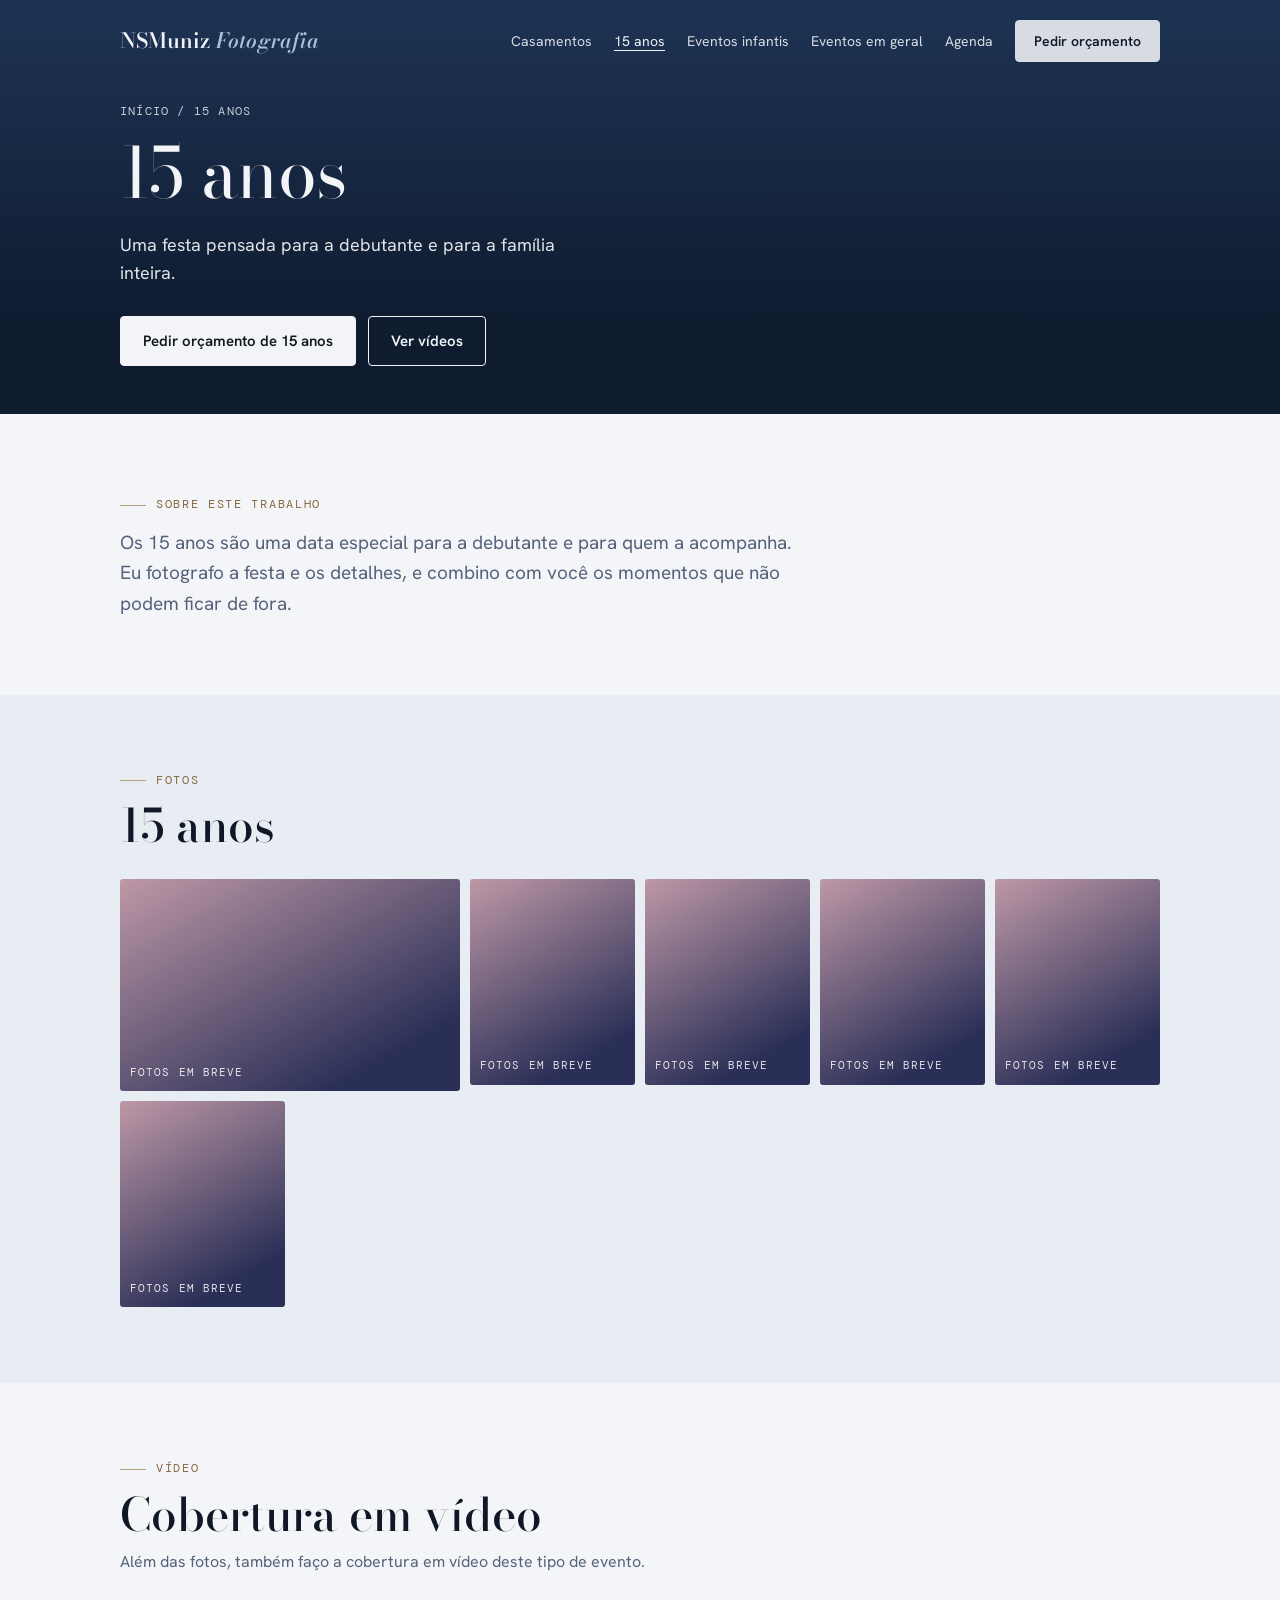
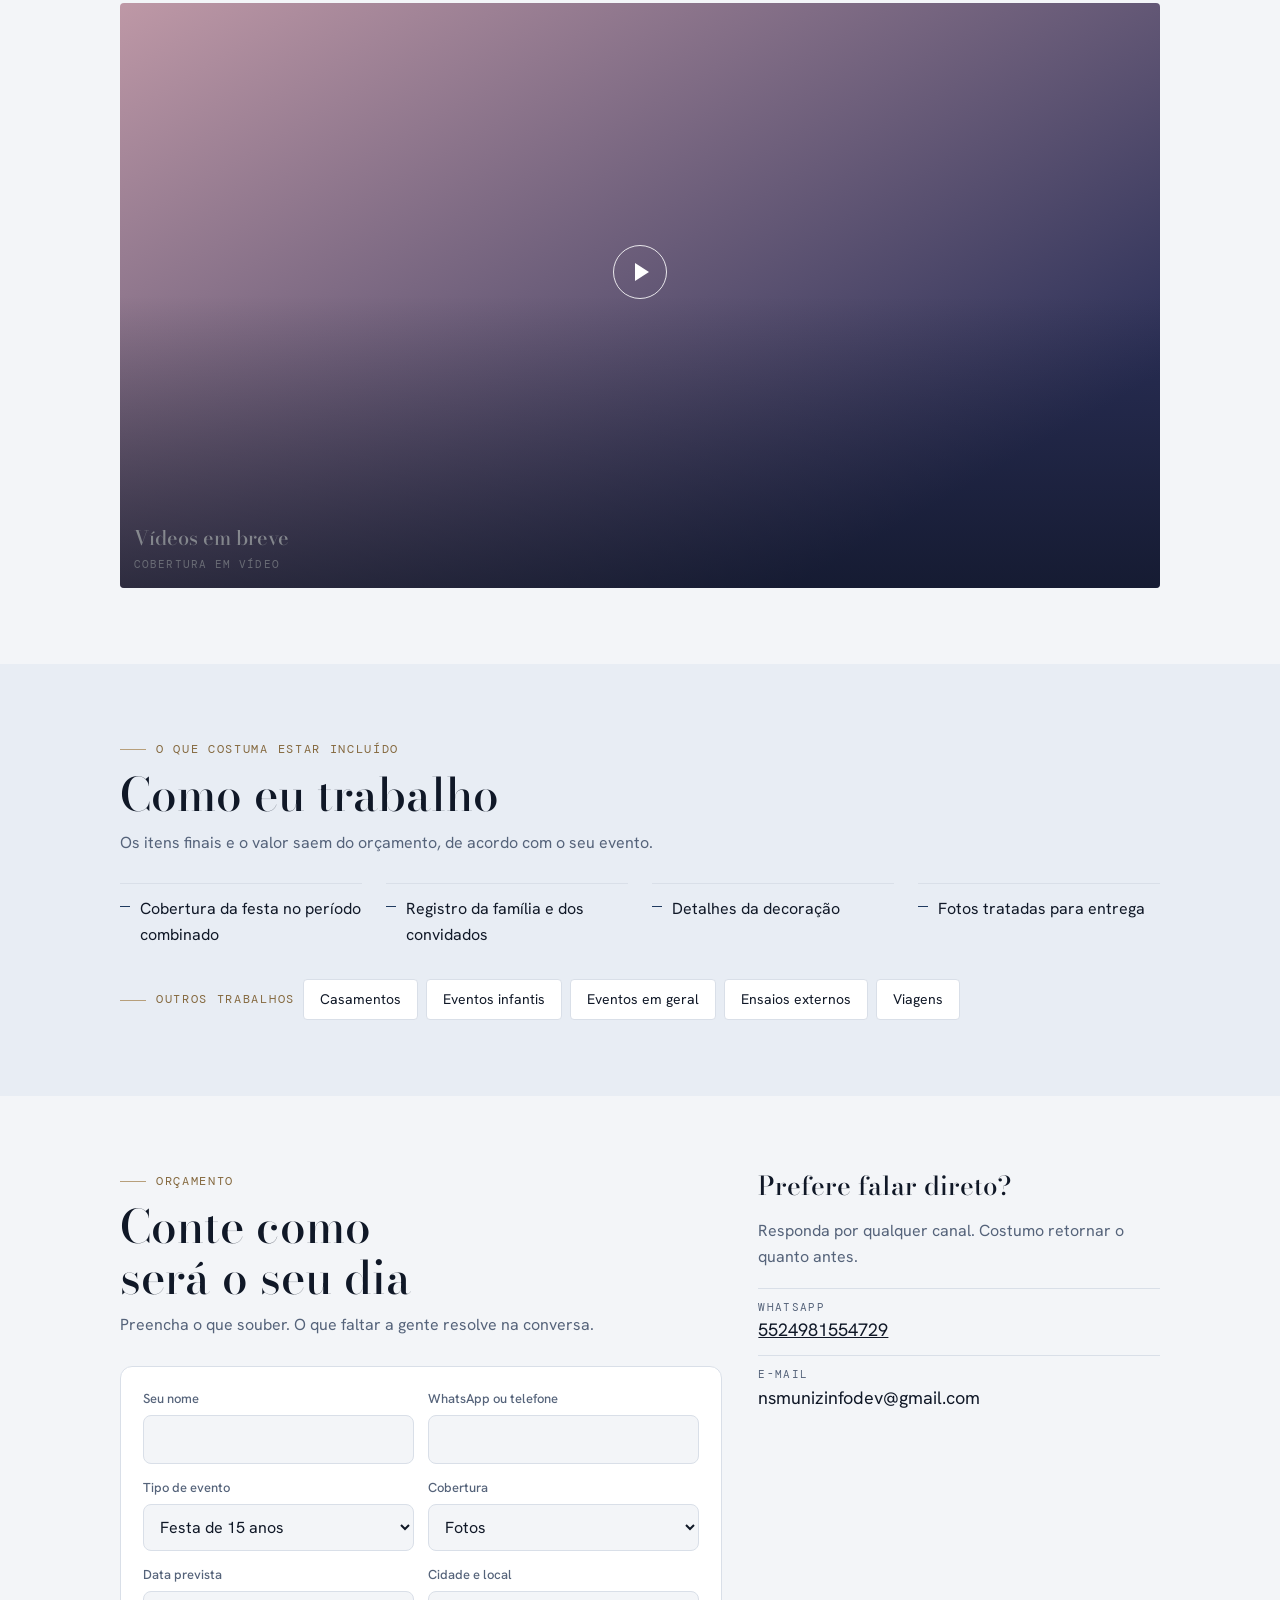
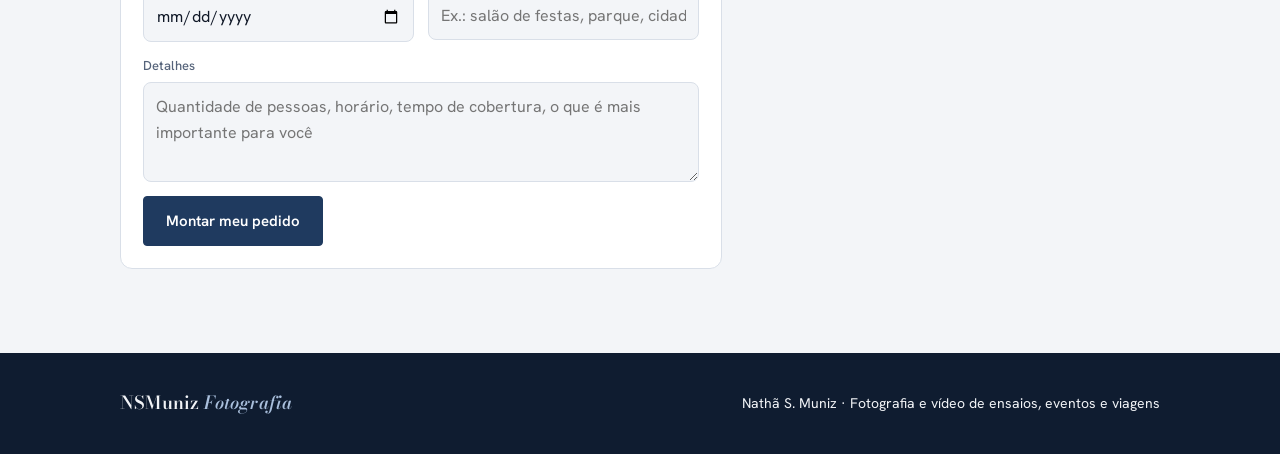
==== 15-anos.html @ a8e8cd25 "Add files via upload Upload inicial dos arquivos do site NSMuniz Fotografia" ====
<!doctype html><html lang="pt-BR"><head><meta charset="utf-8"><meta name="viewport" content="width=device-width,initial-scale=1,viewport-fit=cover"><title>15 anos · NSMuniz Fotografia</title><link rel="preconnect" href="https://fonts.googleapis.com"><link rel="preconnect" href="https://fonts.gstatic.com" crossorigin><link rel="stylesheet" href="https://fonts.googleapis.com/css2?family=Bodoni+Moda:ital,opsz,wght@0,6..96,400..700;1,6..96,400..700&family=Hanken+Grotesk:wght@400;500;600&family=DM+Mono:wght@400;500&display=swap"><style>
/* Layout: abertura em faixa grafite com moldura de visor, seções em coluna única de leitura, calendário e formulário de orçamento */
:root{
  --bg:#F3F5F8; --surface:#FFFFFF; --ink:#101827; --muted:#55637A; --line:#D9DFE8;
  --accent:#1F3A5F; --accent-ink:#FFFFFF; --accent-text:#1F3A5F;
  --sand:#B79F7B; --sand-text:#85693F; --tint:#E8EDF4;
  --night:#0F1C30; --night-ink:#F2F4F7; --glow:#A9BFDC;
  --free:#E1E9F3; --free-ink:#1F3A5F; --booked-ink:#9AA6B8;
  --font-display:"Bodoni Moda","Didot","Times New Roman",serif;
  --font-body:"Hanken Grotesk","Segoe UI",system-ui,sans-serif;
  --font-mono:"DM Mono",ui-monospace,Menlo,Consolas,monospace;
}
@media (prefers-color-scheme:dark){:root:not([data-theme="light"]){
  --bg:#0B121C; --surface:#121B29; --ink:#E8ECF2; --muted:#98A6BA; --line:#223048;
  --accent:#9DB8DE; --accent-ink:#0B121C; --accent-text:#A9C2E4;
  --sand:#CDB48C; --sand-text:#CDB48C; --tint:#0F1826;
  --night:#08111D; --free:#17263B; --free-ink:#B5CBEA; --booked-ink:#5B6779; color-scheme:dark;}}
:root[data-theme="dark"]{
  --bg:#0B121C; --surface:#121B29; --ink:#E8ECF2; --muted:#98A6BA; --line:#223048;
  --accent:#9DB8DE; --accent-ink:#0B121C; --accent-text:#A9C2E4;
  --sand:#CDB48C; --sand-text:#CDB48C; --tint:#0F1826;
  --night:#08111D; --free:#17263B; --free-ink:#B5CBEA; --booked-ink:#5B6779; color-scheme:dark;}

*{box-sizing:border-box}
html{scroll-behavior:smooth}
@media (prefers-reduced-motion:reduce){html{scroll-behavior:auto}}
body{background:var(--bg);color:var(--ink);font-family:var(--font-body);font-size:16px;line-height:1.6}
h1,h2,h3{font-family:var(--font-display);font-weight:500;margin:0;text-wrap:balance;line-height:1.1}
p{margin:0}
a{color:inherit}
button,input,select,textarea{font:inherit;color:inherit}
button{cursor:pointer}
:focus-visible{outline:2px solid var(--accent);outline-offset:3px}
.gut{padding-left:max(16px,env(safe-area-inset-left,0px));padding-right:max(16px,env(safe-area-inset-right,0px))}
.in{max-width:1040px;margin:0 auto}
.label{font-family:var(--font-mono);font-size:12px;letter-spacing:.14em;text-transform:uppercase;color:var(--accent-text)}
.btn{display:inline-flex;align-items:center;justify-content:center;gap:8px;border:1.5px solid var(--accent);background:var(--accent);color:var(--accent-ink);
  padding:12px 22px;border-radius:4px;font-weight:600;text-decoration:none;font-size:15px}
.btn.ghost{background:transparent;color:inherit;border-color:currentColor}
.btn:hover{filter:brightness(1.06)}

/* abertura */
.hero{background:linear-gradient(180deg,#1B2128 0%,var(--night) 75%);color:var(--night-ink);
  padding-block:calc(20px + env(safe-area-inset-top,0px)) 64px;position:relative;overflow:hidden}
.nav{display:flex;align-items:center;justify-content:space-between;gap:16px;flex-wrap:wrap}
.logo{font-family:var(--font-display);font-size:21px;font-weight:600;letter-spacing:.01em;text-decoration:none}
.logo span{color:var(--glow);font-style:italic}
.links{display:flex;gap:22px;align-items:center;flex-wrap:wrap;font-size:14px}
.links a{text-decoration:none;opacity:.88}.links a:hover{opacity:1;text-decoration:underline;text-underline-offset:4px}
@media (max-width:720px){.links .opt{display:none}}
.hero-body{display:grid;grid-template-columns:minmax(0,1.25fr) minmax(0,.75fr);gap:36px;align-items:end;margin-top:64px}
@media (max-width:820px){.hero-body{grid-template-columns:minmax(0,1fr);margin-top:44px}}
.hero h1{font-size:clamp(38px,6.4vw,70px);font-weight:400;letter-spacing:-.01em}
.hero h1 b{font-weight:400;font-style:italic;color:var(--glow)}
.hero .lead{margin-top:20px;max-width:46ch;font-size:18px;opacity:.9}
.hero .cta{display:flex;flex-wrap:wrap;gap:12px;margin-top:28px}
.frame{aspect-ratio:4/5;max-width:340px;width:100%;justify-self:end;position:relative;border:1px solid rgba(243,241,236,.25);
  background:linear-gradient(160deg,rgba(159,180,207,.35),rgba(20,24,29,.2) 60%,rgba(243,241,236,.06));border-radius:2px}
.frame i{position:absolute;width:26px;height:26px;border-color:var(--night-ink);border-style:solid;border-width:0}
.frame i:nth-child(1){top:12px;left:12px;border-top-width:2px;border-left-width:2px}
.frame i:nth-child(2){top:12px;right:12px;border-top-width:2px;border-right-width:2px}
.frame i:nth-child(3){bottom:12px;left:12px;border-bottom-width:2px;border-left-width:2px}
.frame i:nth-child(4){bottom:12px;right:12px;border-bottom-width:2px;border-right-width:2px}
.frame .af{position:absolute;left:50%;top:46%;width:64px;height:64px;transform:translate(-50%,-50%);border:1.5px solid var(--glow);border-radius:3px}
.frame .meta{position:absolute;left:16px;right:16px;bottom:46px;display:flex;justify-content:space-between;font-family:var(--font-mono);font-size:11px;letter-spacing:.1em;text-transform:uppercase;opacity:.85}
@media (max-width:820px){.frame{justify-self:start;max-width:240px;aspect-ratio:4/3}}

section.s{padding-block:76px 0}
.head{display:flex;flex-direction:column;gap:10px;margin-bottom:28px;max-width:60ch}
.head h2{font-size:clamp(30px,4.6vw,46px)}
.head p{color:var(--muted)}

/* trabalhos */
.mosaic{display:grid;grid-template-columns:repeat(6,minmax(0,1fr));gap:12px}
.tile{position:relative;overflow:hidden;border-radius:6px;min-height:220px;color:#fff;display:flex;align-items:flex-end;padding:16px;grid-column:span 2;background:var(--g)}
.tile:nth-child(1){grid-column:span 4;min-height:300px}
.tile:nth-child(2){grid-row:span 1}
.tile img{position:absolute;inset:0;width:100%;height:100%;object-fit:cover}
.tile::after{content:"";position:absolute;inset:0;background:linear-gradient(180deg,transparent 45%,rgba(8,14,26,.62))}
.tile .cap{position:relative;z-index:1;display:flex;flex-direction:column;gap:2px}
.tile h3{font-size:24px}
.tile .soon{font-family:var(--font-mono);font-size:11px;letter-spacing:.1em;text-transform:uppercase;opacity:.8}
.tile .k{position:absolute;z-index:1;top:12px;left:12px;width:16px;height:16px;border-top:2px solid rgba(255,255,255,.8);border-left:2px solid rgba(255,255,255,.8)}
@media (max-width:720px){.mosaic{grid-template-columns:repeat(2,minmax(0,1fr))}.tile,.tile:nth-child(1){grid-column:span 1;min-height:200px}.tile:nth-child(1){grid-column:span 2}}
.chips{display:flex;flex-wrap:wrap;gap:8px;margin-bottom:16px}
.chip{border:1px solid var(--line);background:var(--surface);padding:7px 14px;border-radius:4px;font-size:14px}
.chip[aria-pressed="true"]{background:var(--ink);color:var(--bg);border-color:var(--ink)}

/* coberturas */
.cov{display:grid;grid-template-columns:repeat(auto-fit,minmax(280px,1fr));border-top:1px solid var(--line)}
.cov>div{padding:22px 4px 22px 0;border-bottom:1px solid var(--line);display:flex;gap:16px}
.cov .n{font-family:var(--font-mono);font-size:12px;color:var(--accent-text);padding-top:6px;flex:none}
.cov h3{font-size:24px;margin-bottom:4px}
.cov p{color:var(--muted);font-size:15px}

/* pacotes */
.pk{display:grid;grid-template-columns:repeat(auto-fit,minmax(230px,1fr));gap:14px}
.card{background:var(--surface);border:1px solid var(--line);border-radius:10px;padding:22px;display:flex;flex-direction:column;gap:12px;min-width:0}
.card h3{font-size:24px}
.price{font-family:var(--font-mono);font-size:15px;color:var(--accent-text)}
.card ul{margin:0;padding:0;list-style:none;display:flex;flex-direction:column;gap:6px;color:var(--muted);font-size:14.5px}
.card li{padding-left:18px;position:relative}
.card li::before{content:"";position:absolute;left:0;top:.62em;width:8px;height:1.5px;background:var(--accent)}
.custom{margin-top:18px;border:1px dashed var(--accent);border-radius:10px;padding:18px 22px;display:flex;flex-wrap:wrap;gap:14px;justify-content:space-between;align-items:center}
.custom p{max-width:60ch}

/* depoimentos */
.quotes{display:grid;grid-template-columns:repeat(auto-fit,minmax(280px,1fr));gap:16px}
.quotes blockquote{margin:0;background:var(--surface);border:1px solid var(--line);border-radius:10px;padding:22px}
.quotes q{font-family:var(--font-display);font-style:italic;font-size:21px;line-height:1.35;quotes:none;display:block}
.quotes cite{display:block;margin-top:14px;font-style:normal;font-size:14px;color:var(--muted)}

/* sobre */
.about{display:grid;grid-template-columns:minmax(0,.8fr) minmax(0,1.2fr);gap:36px;align-items:start}
@media (max-width:760px){.about{grid-template-columns:minmax(0,1fr)}}
.portrait{aspect-ratio:4/5;border-radius:4px;background:linear-gradient(160deg,#7C8CA3,#1B2128 75%);position:relative;display:flex;align-items:flex-end;padding:16px;color:#fff;max-width:340px;width:100%}
.portrait img{position:absolute;inset:0;width:100%;height:100%;object-fit:cover;border-radius:6px}
.portrait span{position:relative;font-family:var(--font-mono);font-size:11px;letter-spacing:.1em;text-transform:uppercase}
.about p+p{margin-top:14px}
.about p{color:var(--muted);font-size:17px}

/* calendário */
.cal-wrap{display:grid;grid-template-columns:minmax(0,420px) minmax(0,1fr);gap:32px;align-items:start}
@media (max-width:820px){.cal-wrap{grid-template-columns:minmax(0,1fr)}}
.cal{background:var(--surface);border:1px solid var(--line);border-radius:10px;padding:16px}
.cal-h{display:flex;align-items:center;justify-content:space-between;margin-bottom:10px}
.cal-h strong{font-family:var(--font-display);font-size:22px;font-weight:500;text-transform:capitalize}
.cal-h button{border:1px solid var(--line);background:transparent;width:36px;height:36px;border-radius:50%}
.cal-h button[disabled]{opacity:.35;cursor:not-allowed}
.dow,.days{display:grid;grid-template-columns:repeat(7,1fr);gap:4px;text-align:center}
.dow{font-family:var(--font-mono);font-size:11px;color:var(--muted);margin-bottom:4px}
.d{aspect-ratio:1;border:0;border-radius:8px;background:var(--free);color:var(--free-ink);font-family:var(--font-mono);font-size:14px;padding:0}
.d:hover:not([disabled]){outline:2px solid var(--accent)}
.d[disabled]{background:transparent;color:var(--booked-ink);cursor:default}
.d.booked{text-decoration:line-through}
.d.sel{background:var(--accent);color:var(--accent-ink);font-weight:500}
.d.blank{visibility:hidden}
.legend{display:flex;flex-wrap:wrap;gap:16px;margin-top:12px;font-size:13px;color:var(--muted)}
.legend i{display:inline-block;width:12px;height:12px;border-radius:3px;margin-right:6px;vertical-align:-1px}
.pick{font-size:17px;color:var(--muted);display:flex;flex-direction:column;gap:14px}
.pick strong{color:var(--ink);font-family:var(--font-display);font-size:26px;font-weight:500;display:block}

/* perguntas */
.faq{border-top:1px solid var(--line)}
.faq details{border-bottom:1px solid var(--line);padding:18px 0}
.faq summary{cursor:pointer;font-family:var(--font-display);font-size:21px;list-style:none;display:flex;justify-content:space-between;gap:16px}
.faq summary::-webkit-details-marker{display:none}
.faq summary::after{content:"+";font-family:var(--font-mono);color:var(--accent-text)}
.faq details[open] summary::after{content:"–"}
.faq p{margin-top:10px;color:var(--muted);max-width:68ch}

/* orçamento */
.quote{display:grid;grid-template-columns:minmax(0,1.2fr) minmax(0,.8fr);gap:36px;align-items:start}
@media (max-width:860px){.quote{grid-template-columns:minmax(0,1fr)}}
form.q{background:var(--surface);border:1px solid var(--line);border-radius:12px;padding:22px;display:grid;grid-template-columns:1fr 1fr;gap:14px}
form.q .full{grid-column:1/-1}
@media (max-width:520px){form.q{grid-template-columns:1fr}}
.fl{display:flex;flex-direction:column;gap:5px;min-width:0}
.fl label{font-size:13px;font-weight:500;color:var(--muted)}
input[type=text],input[type=date],select,textarea{width:100%;min-width:0;border:1px solid var(--line);background:var(--bg);border-radius:8px;padding:11px 12px}
textarea{min-height:100px;resize:vertical}
.out{grid-column:1/-1;border:1px solid var(--accent);border-radius:10px;padding:16px;display:flex;flex-direction:column;gap:12px;background:var(--bg)}
.out pre{margin:0;white-space:pre-wrap;overflow-wrap:anywhere;font-family:var(--font-mono);font-size:13.5px}
.out .row{display:flex;flex-wrap:wrap;gap:10px}
.contact{display:flex;flex-direction:column;gap:18px}
.contact h3{font-size:26px}
.contact p{color:var(--muted)}
.ct{display:flex;flex-direction:column;gap:10px}
.ct div{display:flex;flex-direction:column;border-top:1px solid var(--line);padding-top:10px}
.ct small{font-family:var(--font-mono);font-size:11px;letter-spacing:.12em;text-transform:uppercase;color:var(--muted)}
.ct a,.ct span{font-size:18px;overflow-wrap:anywhere}
.err{color:#B3402F;font-size:14px}
@media (prefers-color-scheme:dark){:root:not([data-theme="light"]) .err{color:#F09A8B}}
:root[data-theme="dark"] .err{color:#F09A8B}

footer{margin-top:84px;background:var(--night);color:var(--night-ink);padding-block:36px calc(36px + env(safe-area-inset-bottom,0px))}
footer .in{display:flex;flex-wrap:wrap;gap:12px 24px;justify-content:space-between;align-items:center;font-size:14px}
footer .logo{font-size:18px}

.hero .btn:not(.ghost){background:var(--night-ink);border-color:var(--night-ink);color:#14181D}
.hero .btn.ghost{color:var(--night-ink)}
footer .logo span,.logo span{color:var(--glow)}

body{margin:0}
.hero.small{padding-bottom:48px}
.hero.small .hero-body{margin-top:40px}
.nav .links a.cur{text-decoration:underline;text-underline-offset:4px;opacity:1}
.niches{display:grid;grid-template-columns:repeat(auto-fit,minmax(280px,1fr));gap:14px}
a.tile{text-decoration:none}
.niches .tile,.niches .tile:nth-child(1){grid-column:auto;min-height:230px;flex-wrap:wrap;align-content:flex-end;gap:10px}
[hidden]{display:none!important}
a.tile:hover{filter:brightness(1.08)}
a.tile .go{position:relative;z-index:1;margin-left:auto;font-family:var(--font-mono);font-size:12px;letter-spacing:.1em;text-transform:uppercase;align-self:flex-end}
.two{display:grid;grid-template-columns:repeat(auto-fit,minmax(280px,1fr));gap:14px}
.vids{display:grid;grid-template-columns:repeat(auto-fit,minmax(260px,1fr));gap:14px;margin-top:18px}
.vid{position:relative;border-radius:4px;overflow:hidden;aspect-ratio:16/9;background:var(--g,linear-gradient(150deg,#2A3646,#12171D));color:#fff;display:flex;align-items:flex-end;padding:14px;text-decoration:none;min-width:0}
.vid video{position:absolute;inset:0;width:100%;height:100%;object-fit:cover;background:#000}
.vid.hasv{padding:0;align-items:stretch}
.vid .play{position:absolute;left:50%;top:46%;width:54px;height:54px;transform:translate(-50%,-50%);border-radius:50%;border:1.5px solid rgba(255,255,255,.85);display:grid;place-items:center}
.vid .play::after{content:"";border-left:14px solid #fff;border-top:9px solid transparent;border-bottom:9px solid transparent;margin-left:4px}
.vid .cap{position:relative;display:flex;flex-direction:column;gap:2px}
.vid .cap strong{font-family:var(--font-display);font-weight:500;font-size:20px}
.vid .cap span{font-family:var(--font-mono);font-size:11px;letter-spacing:.1em;text-transform:uppercase;opacity:.8}
.vid::after{content:"";position:absolute;inset:0;background:linear-gradient(180deg,transparent 50%,rgba(8,14,26,.6));pointer-events:none}
.vid.hasv::after{display:none}
.gal{display:grid;grid-template-columns:repeat(auto-fill,minmax(min(100%,160px),1fr));gap:10px}
.gal .ph{position:relative;aspect-ratio:4/5;border-radius:3px;overflow:hidden;border:0;padding:0;background:var(--g);color:#fff;display:flex;align-items:flex-end;text-align:left}
.gal .ph img{position:absolute;inset:0;width:100%;height:100%;object-fit:cover}
.gal .ph span{position:relative;padding:10px;font-family:var(--font-mono);font-size:11px;letter-spacing:.1em;text-transform:uppercase;opacity:.85}
.gal .ph.w{grid-column:span 2;aspect-ratio:8/5}
.lb{position:fixed;inset:0;background:rgba(6,10,18,.92);z-index:50;display:flex;align-items:center;justify-content:center;padding:max(16px,env(safe-area-inset-top,0px)) 16px}
.lb img{max-width:100%;max-height:100%;object-fit:contain;border-radius:4px}
.lb button{position:absolute;top:calc(14px + env(safe-area-inset-top,0px));right:16px;border:1px solid rgba(255,255,255,.5);background:transparent;color:#fff;border-radius:999px;padding:8px 16px}
.lb .pv,.lb .nx{top:50%;transform:translateY(-50%);right:auto;width:44px;height:44px;padding:0;border-radius:50%;font-size:20px}
.lb .pv{left:12px}.lb .nx{right:12px}
.incl{margin:0;padding:0;list-style:none;display:grid;grid-template-columns:repeat(auto-fit,minmax(240px,1fr));gap:10px 24px}
.incl li{padding:12px 0 12px 20px;border-top:1px solid var(--line);position:relative}
.incl li::before{content:"";position:absolute;left:0;top:1.35em;width:10px;height:1.5px;background:var(--accent)}
.sv{background:var(--surface);border:1px solid var(--line);border-radius:10px;padding:22px;display:flex;flex-direction:column;gap:8px}
.sv h3{font-size:26px}
.sv p{color:var(--muted)}
.crumb{font-family:var(--font-mono);font-size:12px;letter-spacing:.1em;text-transform:uppercase;opacity:.8}
.crumb a{text-decoration:none}
.others{display:flex;flex-wrap:wrap;gap:8px;margin-top:20px}
.others a{border:1px solid var(--line);background:var(--surface);padding:8px 16px;border-radius:4px;font-size:14px;text-decoration:none}
.others a:hover{border-color:var(--accent)}

.label{color:var(--sand-text)}
.label::before{content:"";display:inline-block;width:26px;height:1px;background:var(--sand);vertical-align:middle;margin-right:10px}
.hero .label::before,.hero .crumb::before{display:none}
.hero{background:linear-gradient(180deg,#1E3354 0%,var(--night) 78%)}
.hero h1 b{color:var(--glow)}
.hero .lead{opacity:.92}
.hero .links a.btn{color:#101827}
main>section.s:nth-of-type(even){background:var(--tint);padding-block:76px;margin-top:76px}
.cal-h strong{text-transform:none;display:inline-block}.cal-h strong::first-letter{text-transform:uppercase}
.d{background:var(--free);color:var(--free-ink);border:1px solid color-mix(in srgb,var(--accent) 22%,transparent)}
.d.sel{background:var(--accent);color:var(--accent-ink);border-color:var(--accent)}
.d[disabled]{background:transparent;border-color:transparent}
.legend i{border:1px solid color-mix(in srgb,var(--accent) 22%,transparent)}
.card{border-top:3px solid var(--sand)}
.custom{border-color:var(--sand)}
.price{color:var(--sand-text)}
.faq summary::after{color:var(--sand-text)}
.cov .n{color:var(--sand-text)}
.tile::after{background:linear-gradient(180deg,transparent 40%,rgba(10,18,32,.66))}
/* transição entre páginas */
@view-transition{navigation:auto}
@keyframes pgin{from{opacity:0;transform:translateY(8px)}to{opacity:1;transform:none}}
body{animation:pgin .5s ease both}
html.leaving body{opacity:0;transform:translateY(-6px);transition:opacity .24s ease,transform .24s ease}
@media (prefers-reduced-motion:reduce){body{animation:none}html.leaving body{transition:none}}
</style></head><body><header class="hero small gut" >
  <div class="in">
    <nav class="nav" aria-label="Principal">
      <a class="logo" href="index.html">NSMuniz <span>Fotografia</span></a>
      <div class="links"><a class="opt" href="casamentos.html">Casamentos</a><a class="opt cur" href="15-anos.html">15 anos</a><a class="opt" href="infantil.html">Eventos infantis</a><a class="opt" href="eventos.html">Eventos em geral</a><a class="opt" href="index.html#datas">Agenda</a><a class="btn" href="index.html#orcamento" style="padding:9px 18px;font-size:14px">Pedir orçamento</a></div>
    </nav>
    <div class="hero-body" id="topo" style="grid-template-columns:minmax(0,1fr)">
      <div>
        <p class="crumb"><a href="index.html">Início</a> / 15 anos</p>
        <h1 style="margin-top:12px">15 anos</h1>
        <p class="lead">Uma festa pensada para a debutante e para a família inteira.</p>
        <div class="cta"><a class="btn" href="#orcamento">Pedir orçamento de 15 anos</a><a class="btn ghost" href="#video">Ver vídeos</a></div>
      </div>
    </div>
  </div>
</header>
<main>
<section class="s gut"><div class="in about" style="grid-template-columns:minmax(0,1fr)">
  <div><span class="label">Sobre este trabalho</span><p style="margin-top:12px;font-size:19px;max-width:62ch">Os 15 anos são uma data especial para a debutante e para quem a acompanha. Eu fotografo a festa e os detalhes, e combino com você os momentos que não podem ficar de fora.</p></div>
</div></section>
<section class="s gut"><div class="in">
  <div class="head"><span class="label">Fotos</span><h2>15 anos</h2></div>
  <div class="gal" id="gal"></div>
</div></section>
<section class="s gut" id="video"><div class="in">
  <div class="head"><span class="label">Vídeo</span><h2>Cobertura em vídeo</h2><p>Além das fotos, também faço a cobertura em vídeo deste tipo de evento.</p></div>
  <div class="vids" id="vids" style="margin-top:0"></div>
</div></section>
<section class="s gut"><div class="in">
  <div class="head"><span class="label">O que costuma estar incluído</span><h2>Como eu trabalho</h2><p>Os itens finais e o valor saem do orçamento, de acordo com o seu evento.</p></div>
  <ul class="incl"><li>Cobertura da festa no período combinado</li><li>Registro da família e dos convidados</li><li>Detalhes da decoração</li><li>Fotos tratadas para entrega</li></ul>
  <div class="others"><span class="label" style="align-self:center">Outros trabalhos</span><a href="casamentos.html">Casamentos</a><a href="infantil.html">Eventos infantis</a><a href="eventos.html">Eventos em geral</a><a href="ensaios.html">Ensaios externos</a><a href="viagens.html">Viagens</a></div>
</div></section>
<section class="s gut" id="orcamento"><div class="in quote">
  <div>
    <div class="head"><span class="label">Orçamento</span><h2>Conte como será o seu dia</h2><p>Preencha o que souber. O que faltar a gente resolve na conversa.</p></div>
    <form class="q" id="qf" novalidate>
      <div class="fl"><label for="q-nome">Seu nome</label><input type="text" id="q-nome" autocomplete="name" required></div>
      <div class="fl"><label for="q-zap">WhatsApp ou telefone</label><input type="text" id="q-zap" inputmode="tel" autocomplete="tel" required></div>
      <div class="fl"><label for="q-tipo">Tipo de evento</label><select id="q-tipo"><option>Casamento</option><option selected>Festa de 15 anos</option><option>Evento infantil</option><option>Evento em geral</option><option>Ensaio externo</option><option>Cobertura de viagem</option><option>Outro</option></select></div>
      <div class="fl"><label for="q-cob">Cobertura</label><select id="q-cob"><option>Fotos</option><option>Vídeo</option><option>Fotos e vídeo</option></select></div>
      <div class="fl"><label for="q-data">Data prevista</label><input type="date" id="q-data"></div>
      <div class="fl"><label for="q-local">Cidade e local</label><input type="text" id="q-local" placeholder="Ex.: salão de festas, parque, cidade de destino"></div>
      <div class="fl full"><label for="q-msg">Detalhes</label><textarea id="q-msg" placeholder="Quantidade de pessoas, horário, tempo de cobertura, o que é mais importante para você"></textarea></div>
      <div class="full"><button class="btn" type="submit">Montar meu pedido</button><span class="err" id="q-err" role="alert" style="margin-left:12px"></span></div>
      <div class="out" id="q-out" hidden>
        <strong>Seu pedido está pronto</strong>
        <pre id="q-text"></pre>
        <div class="row"><button class="btn" type="button" id="q-copy">Copiar mensagem</button><a class="btn ghost" id="q-wa" target="_blank" rel="noopener" hidden>Enviar pelo WhatsApp</a><a class="btn ghost" id="q-mail" target="_blank" rel="noopener" hidden>Enviar por e-mail</a></div>
        <small id="q-hint" style="color:var(--muted)"></small>
      </div>
    </form>
  </div>
  <aside class="contact" id="contact"><h3>Prefere falar direto?</h3><p>Responda por qualquer canal. Costumo retornar o quanto antes.</p><div class="ct" id="ct"></div></aside>
</div></section>
</main>
<footer class="gut"><div class="in"><a class="logo" href="index.html">NSMuniz <span>Fotografia</span></a><span>Nathã S. Muniz · Fotografia e vídeo de ensaios, eventos e viagens</span></div></footer><script>(function(){"use strict";
(function pageFx(){
  document.addEventListener("click",function(e){
    var a=e.target.closest&&e.target.closest("a[href]");if(!a||e.defaultPrevented||e.metaKey||e.ctrlKey||e.shiftKey||e.button)return;
    var h=a.getAttribute("href")||"";if(a.target||!/^[\w-]+\.html(#.*)?$/.test(h))return;
    if(window.matchMedia("(prefers-reduced-motion: reduce)").matches)return;
    e.preventDefault();document.documentElement.classList.add("leaving");
    setTimeout(function(){window.location.href=a.href},230);
    setTimeout(function(){document.documentElement.classList.remove("leaving")},1800);
  });
  window.addEventListener("pageshow",function(){document.documentElement.classList.remove("leaving")});
})();

/* ====== Edite aqui ====== */
var CONFIG={whatsapp:'5524981554729',instagram:'',email:'nsmunizinfodev@gmail.com',cidade:'',
  gcal:{calendarId:'',apiKey:''}};   /* Google Agenda: veja as instruções entregues junto com o site */   /* whatsapp só com números, ex.: 5521999999999 */
var BOOKED=[];     /* datas ocupadas, formato 'AAAA-MM-DD' */
var VIDEOS=[];     /* {titulo:'', tipo:'Casamento', url:'link do vídeo (YouTube, Instagram...)', src:'arquivo .mp4 do site', poster:''} */
var PHOTOS={};     /* por nicho: PHOTOS['casamentos']=[{src:'foto.jpg',alt:'...'}] */
/* ======================== */
var $=function(s){return document.querySelector(s)};
function esc(s){return String(s==null?'':s).replace(/[&<>"']/g,function(c){return({'&':'&amp;','<':'&lt;','>':'&gt;','"':'&quot;',"'":'&#39;'})[c]})}
function pad(n){return String(n).padStart(2,'0')}
function ymd(d){return d.getFullYear()+'-'+pad(d.getMonth()+1)+'-'+pad(d.getDate())}

function renderVideos(box,tipo,g){
  if(!box)return;
  var list=VIDEOS.filter(function(v){return !tipo||!v.tipo||v.tipo===tipo});
  if(!list.length){
    box.innerHTML='<div class="vid" style="--g:'+esc(g||'')+'"><span class="play"></span><span class="cap"><strong>Vídeos em breve</strong><span>Cobertura em vídeo</span></span></div>';return;
  }
  box.innerHTML=list.map(function(v){
    if(v.src)return '<div class="vid hasv"><video controls preload="metadata" playsinline'+(v.poster?' poster="'+esc(v.poster)+'"':'')+' src="'+esc(v.src)+'"></video></div>';
    return '<a class="vid" href="'+esc(v.url||'#')+'" target="_blank" rel="noopener" style="--g:'+esc(g||'')+'">'+(v.poster?'<img src="'+esc(v.poster)+'" alt="" style="position:absolute;inset:0;width:100%;height:100%;object-fit:cover">':'')+'<span class="play"></span><span class="cap"><strong>'+esc(v.titulo||'Assistir')+'</strong><span>'+esc(v.tipo||'Vídeo')+'</span></span></a>';
  }).join('');
}

(function contacts(){
  var box=$('#ct');if(!box)return;
  var rows=[];
  if(CONFIG.whatsapp)rows.push(['WhatsApp','<a href="https://wa.me/'+esc(CONFIG.whatsapp.replace(/\D/g,''))+'" target="_blank" rel="noopener">'+esc(CONFIG.whatsapp)+'</a>']);
  if(CONFIG.instagram)rows.push(['Instagram','<a href="https://instagram.com/'+esc(CONFIG.instagram.replace('@',''))+'" target="_blank" rel="noopener">@'+esc(CONFIG.instagram.replace('@',''))+'</a>']);
  if(CONFIG.email)rows.push(['E-mail','<span>'+esc(CONFIG.email)+'</span>']);
  if(CONFIG.cidade)rows.push(['Atendimento','<span>'+esc(CONFIG.cidade)+'</span>']);
  if(!rows.length){var c=$('#contact');if(c)c.hidden=true;var q=$('.quote');if(q)q.style.gridTemplateColumns='minmax(0,1fr)';return}
  box.innerHTML=rows.map(function(r){return '<div><small>'+r[0]+'</small>'+r[1]+'</div>'}).join('');
})();

(function quote(){
  var f=$('#qf');if(!f)return;
  f.addEventListener('submit',function(e){
    e.preventDefault();
    var err=$('#q-err');err.textContent='';
    var v=function(id){return $(id).value.trim()};
    if(!v('#q-nome')||!v('#q-zap')){err.textContent='Preencha seu nome e um contato para eu poder responder.';return}
    var dt=v('#q-data'),ds='a combinar';if(dt){var a=dt.split('-');ds=a[2]+'/'+a[1]+'/'+a[0]}
    var msg='Olá, Nathã! Vim pelo site da NSMuniz Fotografia e gostaria de um orçamento.\n\nNome: '+v('#q-nome')+'\nContato: '+v('#q-zap')+
      '\nEvento: '+$('#q-tipo').value+'\nCobertura: '+$('#q-cob').value+'\nData prevista: '+ds+'\nLocal: '+(v('#q-local')||'a combinar')+(v('#q-msg')?'\n\nDetalhes: '+v('#q-msg'):'');
    $('#q-text').textContent=msg;$('#q-out').hidden=false;
    var wa=$('#q-wa');
    if(CONFIG.whatsapp){wa.href='https://wa.me/'+CONFIG.whatsapp.replace(/\D/g,'')+'?text='+encodeURIComponent(msg);wa.hidden=false;$('#q-hint').textContent='Escolha WhatsApp ou e-mail para abrir a conversa com a mensagem pronta. Se nada abrir, use Copiar mensagem.'}
    else{wa.hidden=true;$('#q-hint').textContent='Copie a mensagem e envie para mim pelo canal de contato que preferir.'}
    var ml=$('#q-mail');if(CONFIG.email){ml.href='mailto:'+CONFIG.email+'?subject='+encodeURIComponent('Pedido de orçamento - '+$('#q-tipo').value)+'&body='+encodeURIComponent(msg);ml.hidden=false}
    $('#q-out').scrollIntoView({block:'nearest',behavior:'smooth'});
  });
  $('#q-copy').addEventListener('click',function(){
    var t=$('#q-text').textContent,b=$('#q-copy');
    function sel(){var r=document.createRange();r.selectNodeContents($('#q-text'));var s=window.getSelection();s.removeAllRanges();s.addRange(r);b.textContent='Selecionada, copie com o teclado'}
    try{navigator.clipboard.writeText(t).then(function(){b.textContent='Mensagem copiada'},sel)}catch(x){sel()}
  });
  var d=$('#q-data');
  if(d)d.addEventListener('change',function(e){
    if(BOOKED.indexOf(e.target.value)>=0){$('#q-err').textContent='Essa data já está ocupada. Escolha outra.';e.target.value=''}else $('#q-err').textContent='';
  });
})();

var NICHO={"slug": "15-anos", "nome": "15 anos", "tipo": "Festa de 15 anos", "g": "linear-gradient(150deg,#BE98A6,#2A2F57 82%)"};
(function gallery(){
  var list=(PHOTOS[NICHO.slug]||[]).filter(function(p){return p.src});
  var box=$('#gal'),n=Math.max(list.length,0);
  if(!n){
    box.innerHTML=Array.from({length:6}).map(function(_,i){return '<div class="ph'+(i===0?' w':'')+'" style="--g:'+esc(NICHO.g)+'"><span>Fotos em breve</span></div>'}).join('');return;
  }
  box.innerHTML=list.map(function(p,i){return '<button class="ph" type="button" data-i="'+i+'" aria-label="Ampliar foto '+(i+1)+'"><img src="'+esc(p.src)+'" alt="'+esc(p.alt||NICHO.nome)+'" loading="lazy"></button>'}).join('');
  var cur=0,lb=null;
  function show(i){cur=(i+n)%n;lb.querySelector('img').src=list[cur].src;lb.querySelector('img').alt=list[cur].alt||NICHO.nome}
  function close(){if(lb){lb.remove();lb=null;document.removeEventListener('keydown',key)}}
  function key(e){if(e.key==='Escape')close();else if(e.key==='ArrowRight')show(cur+1);else if(e.key==='ArrowLeft')show(cur-1)}
  box.addEventListener('click',function(e){
    var b=e.target.closest('[data-i]');if(!b)return;
    lb=document.createElement('div');lb.className='lb';lb.setAttribute('role','dialog');lb.setAttribute('aria-modal','true');
    lb.innerHTML='<img alt=""><button type="button" class="cl">Fechar</button>'+(n>1?'<button type="button" class="pv" aria-label="Anterior">‹</button><button type="button" class="nx" aria-label="Próxima">›</button>':'');
    document.body.appendChild(lb);show(+b.dataset.i);document.addEventListener('keydown',key);
    lb.addEventListener('click',function(ev){var t=ev.target;if(t===lb||t.classList.contains('cl'))close();else if(t.classList.contains('pv'))show(cur-1);else if(t.classList.contains('nx'))show(cur+1)});
    lb.querySelector('.cl').focus();
  });
})();
renderVideos($('#vids'),NICHO.tipo,NICHO.g);
})();</script></body></html>
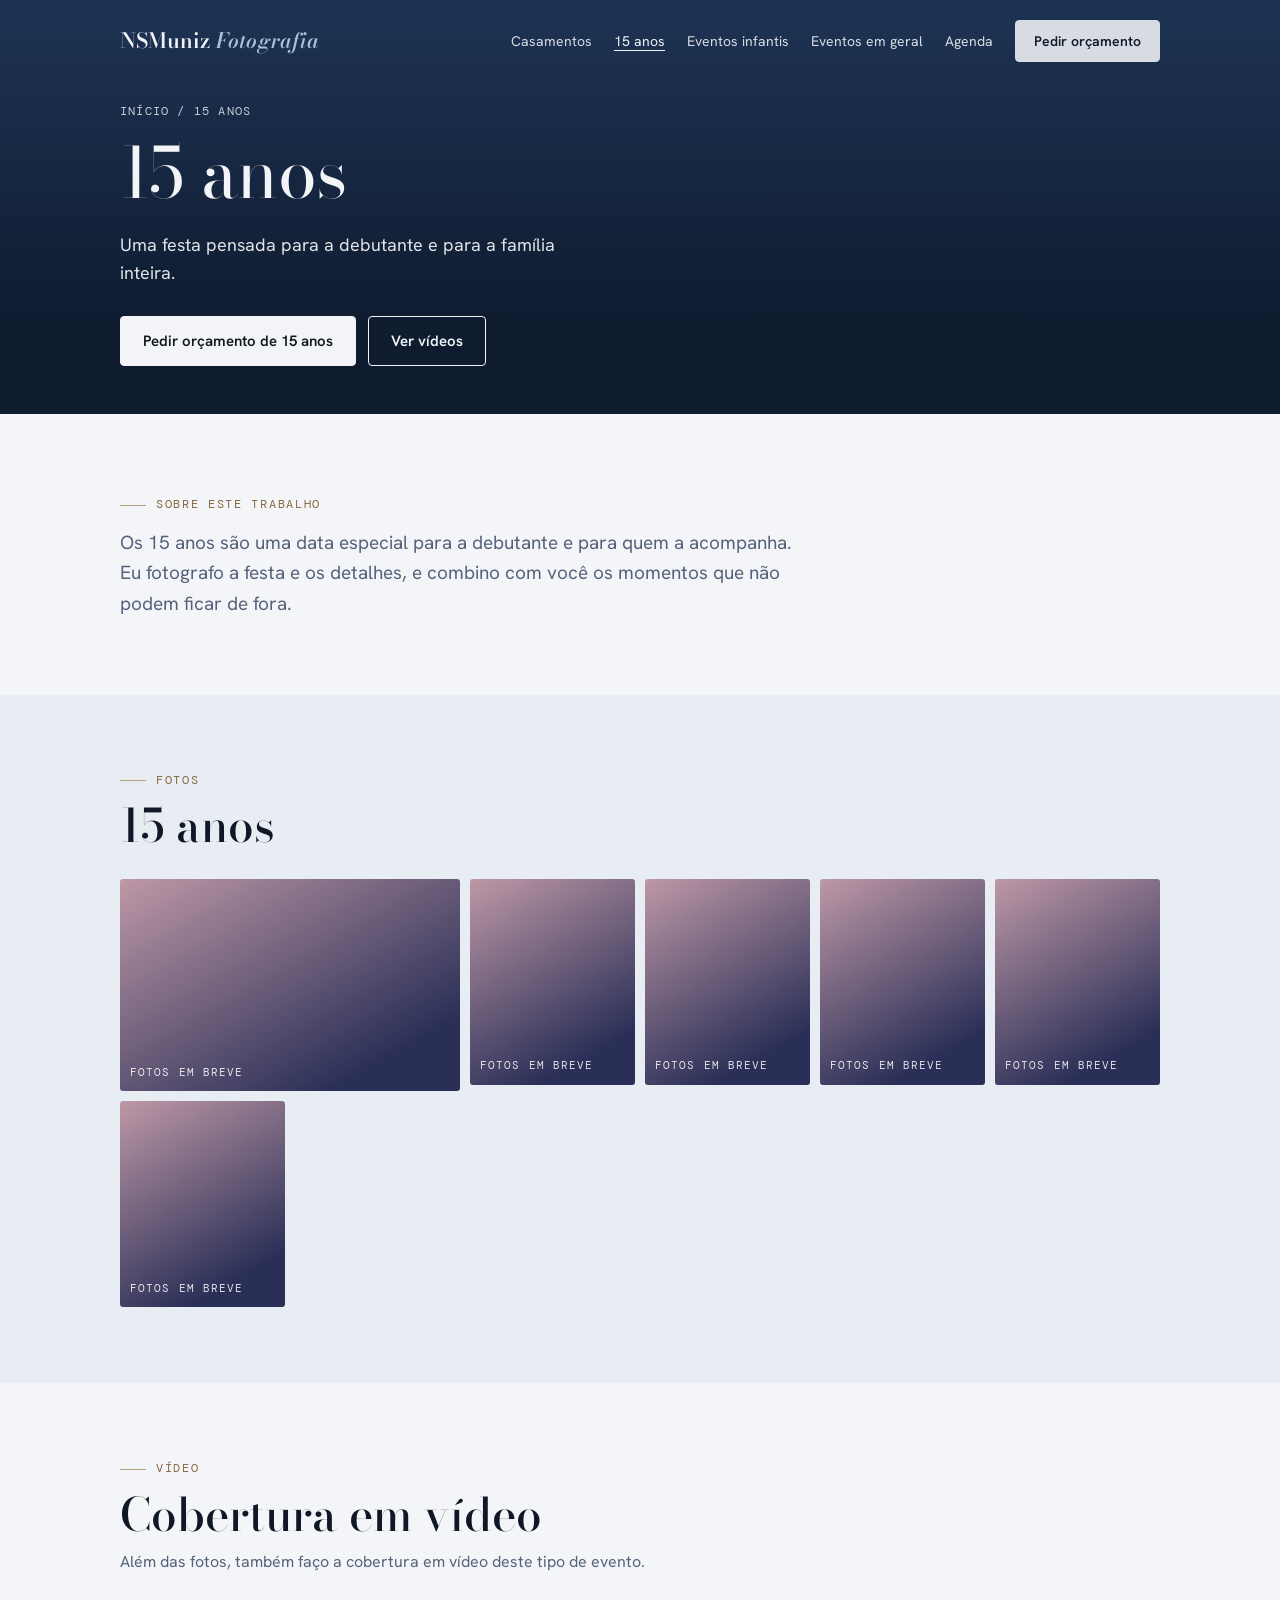
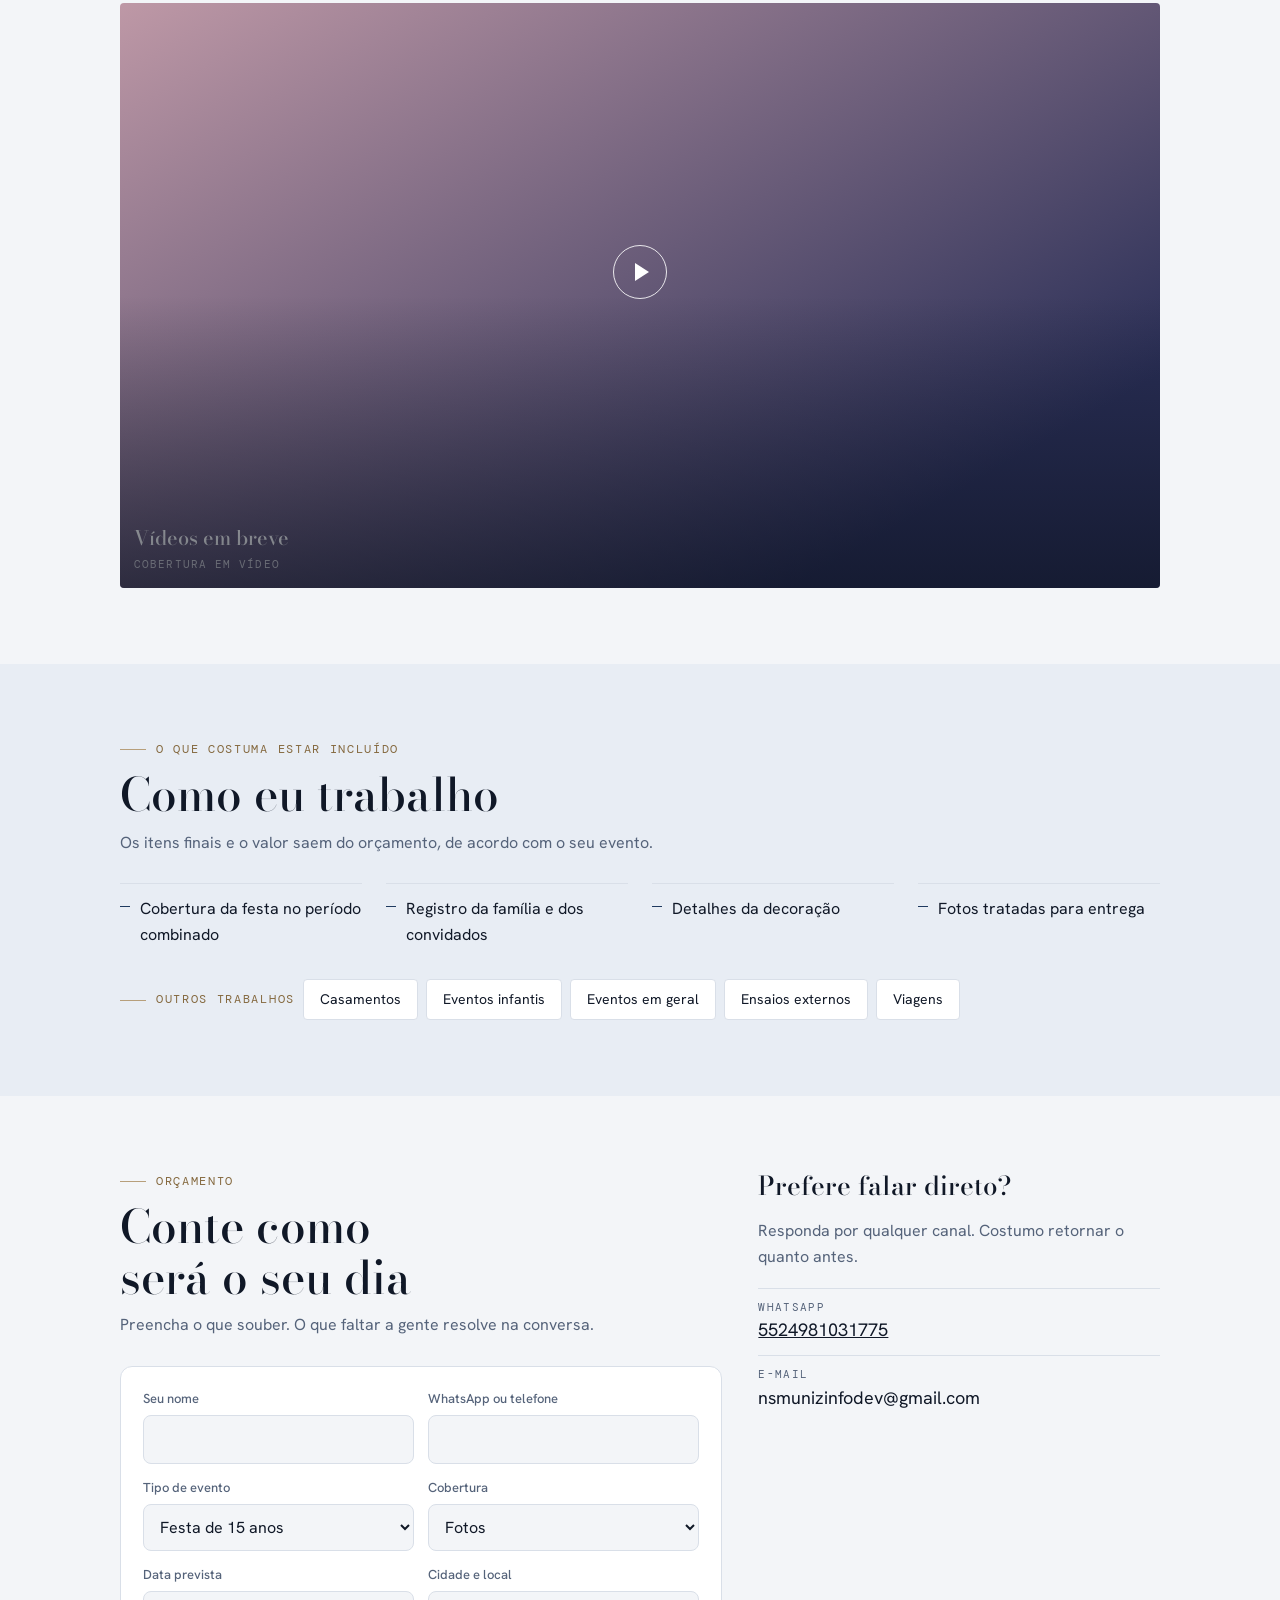
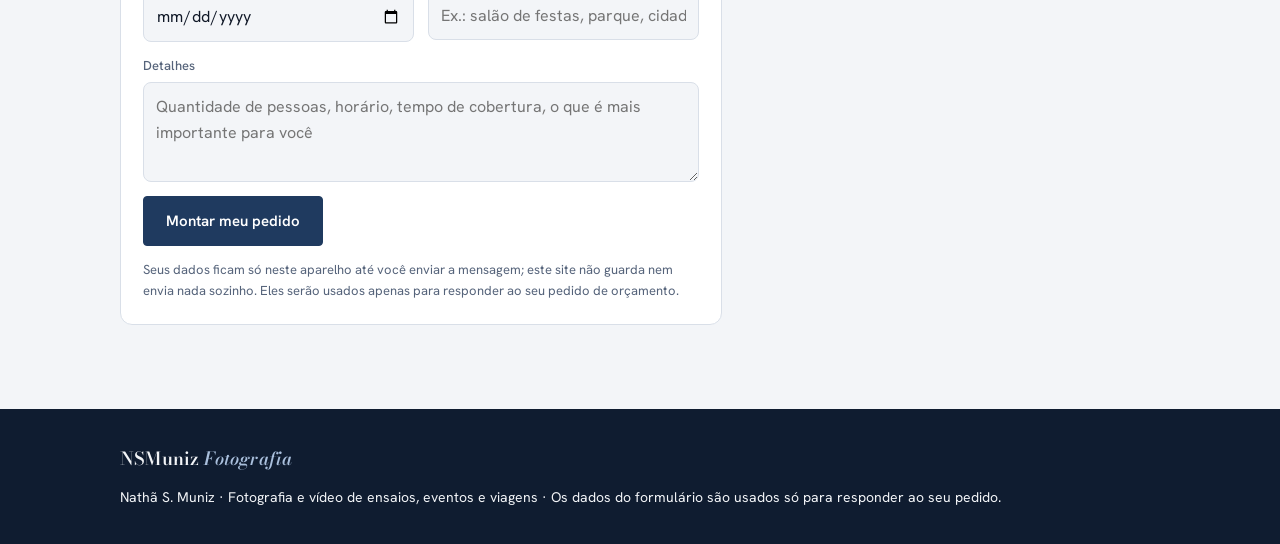
==== commit c331b9c3: "Add files via upload Inclusão do botão voltar nas páginas" ====
--- a/15-anos.html
+++ b/15-anos.html
@@ -1,256 +1,4 @@
-<!doctype html><html lang="pt-BR"><head><meta charset="utf-8"><meta name="viewport" content="width=device-width,initial-scale=1,viewport-fit=cover"><title>15 anos · NSMuniz Fotografia</title><link rel="preconnect" href="https://fonts.googleapis.com"><link rel="preconnect" href="https://fonts.gstatic.com" crossorigin><link rel="stylesheet" href="https://fonts.googleapis.com/css2?family=Bodoni+Moda:ital,opsz,wght@0,6..96,400..700;1,6..96,400..700&family=Hanken+Grotesk:wght@400;500;600&family=DM+Mono:wght@400;500&display=swap"><style>
-/* Layout: abertura em faixa grafite com moldura de visor, seções em coluna única de leitura, calendário e formulário de orçamento */
-:root{
-  --bg:#F3F5F8; --surface:#FFFFFF; --ink:#101827; --muted:#55637A; --line:#D9DFE8;
-  --accent:#1F3A5F; --accent-ink:#FFFFFF; --accent-text:#1F3A5F;
-  --sand:#B79F7B; --sand-text:#85693F; --tint:#E8EDF4;
-  --night:#0F1C30; --night-ink:#F2F4F7; --glow:#A9BFDC;
-  --free:#E1E9F3; --free-ink:#1F3A5F; --booked-ink:#9AA6B8;
-  --font-display:"Bodoni Moda","Didot","Times New Roman",serif;
-  --font-body:"Hanken Grotesk","Segoe UI",system-ui,sans-serif;
-  --font-mono:"DM Mono",ui-monospace,Menlo,Consolas,monospace;
-}
-@media (prefers-color-scheme:dark){:root:not([data-theme="light"]){
-  --bg:#0B121C; --surface:#121B29; --ink:#E8ECF2; --muted:#98A6BA; --line:#223048;
-  --accent:#9DB8DE; --accent-ink:#0B121C; --accent-text:#A9C2E4;
-  --sand:#CDB48C; --sand-text:#CDB48C; --tint:#0F1826;
-  --night:#08111D; --free:#17263B; --free-ink:#B5CBEA; --booked-ink:#5B6779; color-scheme:dark;}}
-:root[data-theme="dark"]{
-  --bg:#0B121C; --surface:#121B29; --ink:#E8ECF2; --muted:#98A6BA; --line:#223048;
-  --accent:#9DB8DE; --accent-ink:#0B121C; --accent-text:#A9C2E4;
-  --sand:#CDB48C; --sand-text:#CDB48C; --tint:#0F1826;
-  --night:#08111D; --free:#17263B; --free-ink:#B5CBEA; --booked-ink:#5B6779; color-scheme:dark;}
-
-*{box-sizing:border-box}
-html{scroll-behavior:smooth}
-@media (prefers-reduced-motion:reduce){html{scroll-behavior:auto}}
-body{background:var(--bg);color:var(--ink);font-family:var(--font-body);font-size:16px;line-height:1.6}
-h1,h2,h3{font-family:var(--font-display);font-weight:500;margin:0;text-wrap:balance;line-height:1.1}
-p{margin:0}
-a{color:inherit}
-button,input,select,textarea{font:inherit;color:inherit}
-button{cursor:pointer}
-:focus-visible{outline:2px solid var(--accent);outline-offset:3px}
-.gut{padding-left:max(16px,env(safe-area-inset-left,0px));padding-right:max(16px,env(safe-area-inset-right,0px))}
-.in{max-width:1040px;margin:0 auto}
-.label{font-family:var(--font-mono);font-size:12px;letter-spacing:.14em;text-transform:uppercase;color:var(--accent-text)}
-.btn{display:inline-flex;align-items:center;justify-content:center;gap:8px;border:1.5px solid var(--accent);background:var(--accent);color:var(--accent-ink);
-  padding:12px 22px;border-radius:4px;font-weight:600;text-decoration:none;font-size:15px}
-.btn.ghost{background:transparent;color:inherit;border-color:currentColor}
-.btn:hover{filter:brightness(1.06)}
-
-/* abertura */
-.hero{background:linear-gradient(180deg,#1B2128 0%,var(--night) 75%);color:var(--night-ink);
-  padding-block:calc(20px + env(safe-area-inset-top,0px)) 64px;position:relative;overflow:hidden}
-.nav{display:flex;align-items:center;justify-content:space-between;gap:16px;flex-wrap:wrap}
-.logo{font-family:var(--font-display);font-size:21px;font-weight:600;letter-spacing:.01em;text-decoration:none}
-.logo span{color:var(--glow);font-style:italic}
-.links{display:flex;gap:22px;align-items:center;flex-wrap:wrap;font-size:14px}
-.links a{text-decoration:none;opacity:.88}.links a:hover{opacity:1;text-decoration:underline;text-underline-offset:4px}
-@media (max-width:720px){.links .opt{display:none}}
-.hero-body{display:grid;grid-template-columns:minmax(0,1.25fr) minmax(0,.75fr);gap:36px;align-items:end;margin-top:64px}
-@media (max-width:820px){.hero-body{grid-template-columns:minmax(0,1fr);margin-top:44px}}
-.hero h1{font-size:clamp(38px,6.4vw,70px);font-weight:400;letter-spacing:-.01em}
-.hero h1 b{font-weight:400;font-style:italic;color:var(--glow)}
-.hero .lead{margin-top:20px;max-width:46ch;font-size:18px;opacity:.9}
-.hero .cta{display:flex;flex-wrap:wrap;gap:12px;margin-top:28px}
-.frame{aspect-ratio:4/5;max-width:340px;width:100%;justify-self:end;position:relative;border:1px solid rgba(243,241,236,.25);
-  background:linear-gradient(160deg,rgba(159,180,207,.35),rgba(20,24,29,.2) 60%,rgba(243,241,236,.06));border-radius:2px}
-.frame i{position:absolute;width:26px;height:26px;border-color:var(--night-ink);border-style:solid;border-width:0}
-.frame i:nth-child(1){top:12px;left:12px;border-top-width:2px;border-left-width:2px}
-.frame i:nth-child(2){top:12px;right:12px;border-top-width:2px;border-right-width:2px}
-.frame i:nth-child(3){bottom:12px;left:12px;border-bottom-width:2px;border-left-width:2px}
-.frame i:nth-child(4){bottom:12px;right:12px;border-bottom-width:2px;border-right-width:2px}
-.frame .af{position:absolute;left:50%;top:46%;width:64px;height:64px;transform:translate(-50%,-50%);border:1.5px solid var(--glow);border-radius:3px}
-.frame .meta{position:absolute;left:16px;right:16px;bottom:46px;display:flex;justify-content:space-between;font-family:var(--font-mono);font-size:11px;letter-spacing:.1em;text-transform:uppercase;opacity:.85}
-@media (max-width:820px){.frame{justify-self:start;max-width:240px;aspect-ratio:4/3}}
-
-section.s{padding-block:76px 0}
-.head{display:flex;flex-direction:column;gap:10px;margin-bottom:28px;max-width:60ch}
-.head h2{font-size:clamp(30px,4.6vw,46px)}
-.head p{color:var(--muted)}
-
-/* trabalhos */
-.mosaic{display:grid;grid-template-columns:repeat(6,minmax(0,1fr));gap:12px}
-.tile{position:relative;overflow:hidden;border-radius:6px;min-height:220px;color:#fff;display:flex;align-items:flex-end;padding:16px;grid-column:span 2;background:var(--g)}
-.tile:nth-child(1){grid-column:span 4;min-height:300px}
-.tile:nth-child(2){grid-row:span 1}
-.tile img{position:absolute;inset:0;width:100%;height:100%;object-fit:cover}
-.tile::after{content:"";position:absolute;inset:0;background:linear-gradient(180deg,transparent 45%,rgba(8,14,26,.62))}
-.tile .cap{position:relative;z-index:1;display:flex;flex-direction:column;gap:2px}
-.tile h3{font-size:24px}
-.tile .soon{font-family:var(--font-mono);font-size:11px;letter-spacing:.1em;text-transform:uppercase;opacity:.8}
-.tile .k{position:absolute;z-index:1;top:12px;left:12px;width:16px;height:16px;border-top:2px solid rgba(255,255,255,.8);border-left:2px solid rgba(255,255,255,.8)}
-@media (max-width:720px){.mosaic{grid-template-columns:repeat(2,minmax(0,1fr))}.tile,.tile:nth-child(1){grid-column:span 1;min-height:200px}.tile:nth-child(1){grid-column:span 2}}
-.chips{display:flex;flex-wrap:wrap;gap:8px;margin-bottom:16px}
-.chip{border:1px solid var(--line);background:var(--surface);padding:7px 14px;border-radius:4px;font-size:14px}
-.chip[aria-pressed="true"]{background:var(--ink);color:var(--bg);border-color:var(--ink)}
-
-/* coberturas */
-.cov{display:grid;grid-template-columns:repeat(auto-fit,minmax(280px,1fr));border-top:1px solid var(--line)}
-.cov>div{padding:22px 4px 22px 0;border-bottom:1px solid var(--line);display:flex;gap:16px}
-.cov .n{font-family:var(--font-mono);font-size:12px;color:var(--accent-text);padding-top:6px;flex:none}
-.cov h3{font-size:24px;margin-bottom:4px}
-.cov p{color:var(--muted);font-size:15px}
-
-/* pacotes */
-.pk{display:grid;grid-template-columns:repeat(auto-fit,minmax(230px,1fr));gap:14px}
-.card{background:var(--surface);border:1px solid var(--line);border-radius:10px;padding:22px;display:flex;flex-direction:column;gap:12px;min-width:0}
-.card h3{font-size:24px}
-.price{font-family:var(--font-mono);font-size:15px;color:var(--accent-text)}
-.card ul{margin:0;padding:0;list-style:none;display:flex;flex-direction:column;gap:6px;color:var(--muted);font-size:14.5px}
-.card li{padding-left:18px;position:relative}
-.card li::before{content:"";position:absolute;left:0;top:.62em;width:8px;height:1.5px;background:var(--accent)}
-.custom{margin-top:18px;border:1px dashed var(--accent);border-radius:10px;padding:18px 22px;display:flex;flex-wrap:wrap;gap:14px;justify-content:space-between;align-items:center}
-.custom p{max-width:60ch}
-
-/* depoimentos */
-.quotes{display:grid;grid-template-columns:repeat(auto-fit,minmax(280px,1fr));gap:16px}
-.quotes blockquote{margin:0;background:var(--surface);border:1px solid var(--line);border-radius:10px;padding:22px}
-.quotes q{font-family:var(--font-display);font-style:italic;font-size:21px;line-height:1.35;quotes:none;display:block}
-.quotes cite{display:block;margin-top:14px;font-style:normal;font-size:14px;color:var(--muted)}
-
-/* sobre */
-.about{display:grid;grid-template-columns:minmax(0,.8fr) minmax(0,1.2fr);gap:36px;align-items:start}
-@media (max-width:760px){.about{grid-template-columns:minmax(0,1fr)}}
-.portrait{aspect-ratio:4/5;border-radius:4px;background:linear-gradient(160deg,#7C8CA3,#1B2128 75%);position:relative;display:flex;align-items:flex-end;padding:16px;color:#fff;max-width:340px;width:100%}
-.portrait img{position:absolute;inset:0;width:100%;height:100%;object-fit:cover;border-radius:6px}
-.portrait span{position:relative;font-family:var(--font-mono);font-size:11px;letter-spacing:.1em;text-transform:uppercase}
-.about p+p{margin-top:14px}
-.about p{color:var(--muted);font-size:17px}
-
-/* calendário */
-.cal-wrap{display:grid;grid-template-columns:minmax(0,420px) minmax(0,1fr);gap:32px;align-items:start}
-@media (max-width:820px){.cal-wrap{grid-template-columns:minmax(0,1fr)}}
-.cal{background:var(--surface);border:1px solid var(--line);border-radius:10px;padding:16px}
-.cal-h{display:flex;align-items:center;justify-content:space-between;margin-bottom:10px}
-.cal-h strong{font-family:var(--font-display);font-size:22px;font-weight:500;text-transform:capitalize}
-.cal-h button{border:1px solid var(--line);background:transparent;width:36px;height:36px;border-radius:50%}
-.cal-h button[disabled]{opacity:.35;cursor:not-allowed}
-.dow,.days{display:grid;grid-template-columns:repeat(7,1fr);gap:4px;text-align:center}
-.dow{font-family:var(--font-mono);font-size:11px;color:var(--muted);margin-bottom:4px}
-.d{aspect-ratio:1;border:0;border-radius:8px;background:var(--free);color:var(--free-ink);font-family:var(--font-mono);font-size:14px;padding:0}
-.d:hover:not([disabled]){outline:2px solid var(--accent)}
-.d[disabled]{background:transparent;color:var(--booked-ink);cursor:default}
-.d.booked{text-decoration:line-through}
-.d.sel{background:var(--accent);color:var(--accent-ink);font-weight:500}
-.d.blank{visibility:hidden}
-.legend{display:flex;flex-wrap:wrap;gap:16px;margin-top:12px;font-size:13px;color:var(--muted)}
-.legend i{display:inline-block;width:12px;height:12px;border-radius:3px;margin-right:6px;vertical-align:-1px}
-.pick{font-size:17px;color:var(--muted);display:flex;flex-direction:column;gap:14px}
-.pick strong{color:var(--ink);font-family:var(--font-display);font-size:26px;font-weight:500;display:block}
-
-/* perguntas */
-.faq{border-top:1px solid var(--line)}
-.faq details{border-bottom:1px solid var(--line);padding:18px 0}
-.faq summary{cursor:pointer;font-family:var(--font-display);font-size:21px;list-style:none;display:flex;justify-content:space-between;gap:16px}
-.faq summary::-webkit-details-marker{display:none}
-.faq summary::after{content:"+";font-family:var(--font-mono);color:var(--accent-text)}
-.faq details[open] summary::after{content:"–"}
-.faq p{margin-top:10px;color:var(--muted);max-width:68ch}
-
-/* orçamento */
-.quote{display:grid;grid-template-columns:minmax(0,1.2fr) minmax(0,.8fr);gap:36px;align-items:start}
-@media (max-width:860px){.quote{grid-template-columns:minmax(0,1fr)}}
-form.q{background:var(--surface);border:1px solid var(--line);border-radius:12px;padding:22px;display:grid;grid-template-columns:1fr 1fr;gap:14px}
-form.q .full{grid-column:1/-1}
-@media (max-width:520px){form.q{grid-template-columns:1fr}}
-.fl{display:flex;flex-direction:column;gap:5px;min-width:0}
-.fl label{font-size:13px;font-weight:500;color:var(--muted)}
-input[type=text],input[type=date],select,textarea{width:100%;min-width:0;border:1px solid var(--line);background:var(--bg);border-radius:8px;padding:11px 12px}
-textarea{min-height:100px;resize:vertical}
-.out{grid-column:1/-1;border:1px solid var(--accent);border-radius:10px;padding:16px;display:flex;flex-direction:column;gap:12px;background:var(--bg)}
-.out pre{margin:0;white-space:pre-wrap;overflow-wrap:anywhere;font-family:var(--font-mono);font-size:13.5px}
-.out .row{display:flex;flex-wrap:wrap;gap:10px}
-.contact{display:flex;flex-direction:column;gap:18px}
-.contact h3{font-size:26px}
-.contact p{color:var(--muted)}
-.ct{display:flex;flex-direction:column;gap:10px}
-.ct div{display:flex;flex-direction:column;border-top:1px solid var(--line);padding-top:10px}
-.ct small{font-family:var(--font-mono);font-size:11px;letter-spacing:.12em;text-transform:uppercase;color:var(--muted)}
-.ct a,.ct span{font-size:18px;overflow-wrap:anywhere}
-.err{color:#B3402F;font-size:14px}
-@media (prefers-color-scheme:dark){:root:not([data-theme="light"]) .err{color:#F09A8B}}
-:root[data-theme="dark"] .err{color:#F09A8B}
-
-footer{margin-top:84px;background:var(--night);color:var(--night-ink);padding-block:36px calc(36px + env(safe-area-inset-bottom,0px))}
-footer .in{display:flex;flex-wrap:wrap;gap:12px 24px;justify-content:space-between;align-items:center;font-size:14px}
-footer .logo{font-size:18px}
-
-.hero .btn:not(.ghost){background:var(--night-ink);border-color:var(--night-ink);color:#14181D}
-.hero .btn.ghost{color:var(--night-ink)}
-footer .logo span,.logo span{color:var(--glow)}
-
-body{margin:0}
-.hero.small{padding-bottom:48px}
-.hero.small .hero-body{margin-top:40px}
-.nav .links a.cur{text-decoration:underline;text-underline-offset:4px;opacity:1}
-.niches{display:grid;grid-template-columns:repeat(auto-fit,minmax(280px,1fr));gap:14px}
-a.tile{text-decoration:none}
-.niches .tile,.niches .tile:nth-child(1){grid-column:auto;min-height:230px;flex-wrap:wrap;align-content:flex-end;gap:10px}
-[hidden]{display:none!important}
-a.tile:hover{filter:brightness(1.08)}
-a.tile .go{position:relative;z-index:1;margin-left:auto;font-family:var(--font-mono);font-size:12px;letter-spacing:.1em;text-transform:uppercase;align-self:flex-end}
-.two{display:grid;grid-template-columns:repeat(auto-fit,minmax(280px,1fr));gap:14px}
-.vids{display:grid;grid-template-columns:repeat(auto-fit,minmax(260px,1fr));gap:14px;margin-top:18px}
-.vid{position:relative;border-radius:4px;overflow:hidden;aspect-ratio:16/9;background:var(--g,linear-gradient(150deg,#2A3646,#12171D));color:#fff;display:flex;align-items:flex-end;padding:14px;text-decoration:none;min-width:0}
-.vid video{position:absolute;inset:0;width:100%;height:100%;object-fit:cover;background:#000}
-.vid.hasv{padding:0;align-items:stretch}
-.vid .play{position:absolute;left:50%;top:46%;width:54px;height:54px;transform:translate(-50%,-50%);border-radius:50%;border:1.5px solid rgba(255,255,255,.85);display:grid;place-items:center}
-.vid .play::after{content:"";border-left:14px solid #fff;border-top:9px solid transparent;border-bottom:9px solid transparent;margin-left:4px}
-.vid .cap{position:relative;display:flex;flex-direction:column;gap:2px}
-.vid .cap strong{font-family:var(--font-display);font-weight:500;font-size:20px}
-.vid .cap span{font-family:var(--font-mono);font-size:11px;letter-spacing:.1em;text-transform:uppercase;opacity:.8}
-.vid::after{content:"";position:absolute;inset:0;background:linear-gradient(180deg,transparent 50%,rgba(8,14,26,.6));pointer-events:none}
-.vid.hasv::after{display:none}
-.gal{display:grid;grid-template-columns:repeat(auto-fill,minmax(min(100%,160px),1fr));gap:10px}
-.gal .ph{position:relative;aspect-ratio:4/5;border-radius:3px;overflow:hidden;border:0;padding:0;background:var(--g);color:#fff;display:flex;align-items:flex-end;text-align:left}
-.gal .ph img{position:absolute;inset:0;width:100%;height:100%;object-fit:cover}
-.gal .ph span{position:relative;padding:10px;font-family:var(--font-mono);font-size:11px;letter-spacing:.1em;text-transform:uppercase;opacity:.85}
-.gal .ph.w{grid-column:span 2;aspect-ratio:8/5}
-.lb{position:fixed;inset:0;background:rgba(6,10,18,.92);z-index:50;display:flex;align-items:center;justify-content:center;padding:max(16px,env(safe-area-inset-top,0px)) 16px}
-.lb img{max-width:100%;max-height:100%;object-fit:contain;border-radius:4px}
-.lb button{position:absolute;top:calc(14px + env(safe-area-inset-top,0px));right:16px;border:1px solid rgba(255,255,255,.5);background:transparent;color:#fff;border-radius:999px;padding:8px 16px}
-.lb .pv,.lb .nx{top:50%;transform:translateY(-50%);right:auto;width:44px;height:44px;padding:0;border-radius:50%;font-size:20px}
-.lb .pv{left:12px}.lb .nx{right:12px}
-.incl{margin:0;padding:0;list-style:none;display:grid;grid-template-columns:repeat(auto-fit,minmax(240px,1fr));gap:10px 24px}
-.incl li{padding:12px 0 12px 20px;border-top:1px solid var(--line);position:relative}
-.incl li::before{content:"";position:absolute;left:0;top:1.35em;width:10px;height:1.5px;background:var(--accent)}
-.sv{background:var(--surface);border:1px solid var(--line);border-radius:10px;padding:22px;display:flex;flex-direction:column;gap:8px}
-.sv h3{font-size:26px}
-.sv p{color:var(--muted)}
-.crumb{font-family:var(--font-mono);font-size:12px;letter-spacing:.1em;text-transform:uppercase;opacity:.8}
-.crumb a{text-decoration:none}
-.others{display:flex;flex-wrap:wrap;gap:8px;margin-top:20px}
-.others a{border:1px solid var(--line);background:var(--surface);padding:8px 16px;border-radius:4px;font-size:14px;text-decoration:none}
-.others a:hover{border-color:var(--accent)}
-
-.label{color:var(--sand-text)}
-.label::before{content:"";display:inline-block;width:26px;height:1px;background:var(--sand);vertical-align:middle;margin-right:10px}
-.hero .label::before,.hero .crumb::before{display:none}
-.hero{background:linear-gradient(180deg,#1E3354 0%,var(--night) 78%)}
-.hero h1 b{color:var(--glow)}
-.hero .lead{opacity:.92}
-.hero .links a.btn{color:#101827}
-main>section.s:nth-of-type(even){background:var(--tint);padding-block:76px;margin-top:76px}
-.cal-h strong{text-transform:none;display:inline-block}.cal-h strong::first-letter{text-transform:uppercase}
-.d{background:var(--free);color:var(--free-ink);border:1px solid color-mix(in srgb,var(--accent) 22%,transparent)}
-.d.sel{background:var(--accent);color:var(--accent-ink);border-color:var(--accent)}
-.d[disabled]{background:transparent;border-color:transparent}
-.legend i{border:1px solid color-mix(in srgb,var(--accent) 22%,transparent)}
-.card{border-top:3px solid var(--sand)}
-.custom{border-color:var(--sand)}
-.price{color:var(--sand-text)}
-.faq summary::after{color:var(--sand-text)}
-.cov .n{color:var(--sand-text)}
-.tile::after{background:linear-gradient(180deg,transparent 40%,rgba(10,18,32,.66))}
-/* transição entre páginas */
-@view-transition{navigation:auto}
-@keyframes pgin{from{opacity:0;transform:translateY(8px)}to{opacity:1;transform:none}}
-body{animation:pgin .5s ease both}
-html.leaving body{opacity:0;transform:translateY(-6px);transition:opacity .24s ease,transform .24s ease}
-@media (prefers-reduced-motion:reduce){body{animation:none}html.leaving body{transition:none}}
-</style></head><body><header class="hero small gut" >
+<!doctype html><html lang="pt-BR"><head><meta charset="utf-8"><meta name="viewport" content="width=device-width,initial-scale=1,viewport-fit=cover"><meta name="referrer" content="strict-origin-when-cross-origin"><title>15 anos · NSMuniz Fotografia</title><link rel="preconnect" href="https://fonts.googleapis.com"><link rel="preconnect" href="https://fonts.gstatic.com" crossorigin><link rel="stylesheet" href="https://fonts.googleapis.com/css2?family=Bodoni+Moda:ital,opsz,wght@0,6..96,400..700;1,6..96,400..700&family=Hanken+Grotesk:wght@400;500;600&family=DM+Mono:wght@400;500&display=swap"><link rel="stylesheet" href="style.css"></head><body data-page="nicho" data-nicho="{&quot;slug&quot;: &quot;15-anos&quot;, &quot;nome&quot;: &quot;15 anos&quot;, &quot;tipo&quot;: &quot;Festa de 15 anos&quot;, &quot;g&quot;: &quot;linear-gradient(150deg,#BE98A6,#2A2F57 82%)&quot;}"><header class="hero small gut" >
   <div class="in">
     <nav class="nav" aria-label="Principal">
       <a class="logo" href="index.html">NSMuniz <span>Fotografia</span></a>
@@ -287,18 +35,19 @@
   <div>
     <div class="head"><span class="label">Orçamento</span><h2>Conte como será o seu dia</h2><p>Preencha o que souber. O que faltar a gente resolve na conversa.</p></div>
     <form class="q" id="qf" novalidate>
-      <div class="fl"><label for="q-nome">Seu nome</label><input type="text" id="q-nome" autocomplete="name" required></div>
-      <div class="fl"><label for="q-zap">WhatsApp ou telefone</label><input type="text" id="q-zap" inputmode="tel" autocomplete="tel" required></div>
+      <div class="fl"><label for="q-nome">Seu nome</label><input type="text" id="q-nome" maxlength="80" autocomplete="name" required></div>
+      <div class="fl"><label for="q-zap">WhatsApp ou telefone</label><input type="text" id="q-zap" maxlength="40" inputmode="tel" autocomplete="tel" required></div>
       <div class="fl"><label for="q-tipo">Tipo de evento</label><select id="q-tipo"><option>Casamento</option><option selected>Festa de 15 anos</option><option>Evento infantil</option><option>Evento em geral</option><option>Ensaio externo</option><option>Cobertura de viagem</option><option>Outro</option></select></div>
       <div class="fl"><label for="q-cob">Cobertura</label><select id="q-cob"><option>Fotos</option><option>Vídeo</option><option>Fotos e vídeo</option></select></div>
       <div class="fl"><label for="q-data">Data prevista</label><input type="date" id="q-data"></div>
-      <div class="fl"><label for="q-local">Cidade e local</label><input type="text" id="q-local" placeholder="Ex.: salão de festas, parque, cidade de destino"></div>
-      <div class="fl full"><label for="q-msg">Detalhes</label><textarea id="q-msg" placeholder="Quantidade de pessoas, horário, tempo de cobertura, o que é mais importante para você"></textarea></div>
+      <div class="fl"><label for="q-local">Cidade e local</label><input type="text" id="q-local" maxlength="120" placeholder="Ex.: salão de festas, parque, cidade de destino"></div>
+      <div class="fl full"><label for="q-msg">Detalhes</label><textarea id="q-msg" maxlength="800" placeholder="Quantidade de pessoas, horário, tempo de cobertura, o que é mais importante para você"></textarea></div>
       <div class="full"><button class="btn" type="submit">Montar meu pedido</button><span class="err" id="q-err" role="alert" style="margin-left:12px"></span></div>
+      <p class="priv full">Seus dados ficam só neste aparelho até você enviar a mensagem; este site não guarda nem envia nada sozinho. Eles serão usados apenas para responder ao seu pedido de orçamento.</p>
       <div class="out" id="q-out" hidden>
         <strong>Seu pedido está pronto</strong>
         <pre id="q-text"></pre>
-        <div class="row"><button class="btn" type="button" id="q-copy">Copiar mensagem</button><a class="btn ghost" id="q-wa" target="_blank" rel="noopener" hidden>Enviar pelo WhatsApp</a><a class="btn ghost" id="q-mail" target="_blank" rel="noopener" hidden>Enviar por e-mail</a></div>
+        <div class="row"><button class="btn" type="button" id="q-copy">Copiar mensagem</button><a class="btn ghost" id="q-wa" target="_blank" rel="noopener" hidden>Enviar pelo WhatsApp</a><a class="btn ghost" id="q-mail" hidden>Enviar por e-mail</a></div>
         <small id="q-hint" style="color:var(--muted)"></small>
       </div>
     </form>
@@ -306,102 +55,4 @@
   <aside class="contact" id="contact"><h3>Prefere falar direto?</h3><p>Responda por qualquer canal. Costumo retornar o quanto antes.</p><div class="ct" id="ct"></div></aside>
 </div></section>
 </main>
-<footer class="gut"><div class="in"><a class="logo" href="index.html">NSMuniz <span>Fotografia</span></a><span>Nathã S. Muniz · Fotografia e vídeo de ensaios, eventos e viagens</span></div></footer><script>(function(){"use strict";
-(function pageFx(){
-  document.addEventListener("click",function(e){
-    var a=e.target.closest&&e.target.closest("a[href]");if(!a||e.defaultPrevented||e.metaKey||e.ctrlKey||e.shiftKey||e.button)return;
-    var h=a.getAttribute("href")||"";if(a.target||!/^[\w-]+\.html(#.*)?$/.test(h))return;
-    if(window.matchMedia("(prefers-reduced-motion: reduce)").matches)return;
-    e.preventDefault();document.documentElement.classList.add("leaving");
-    setTimeout(function(){window.location.href=a.href},230);
-    setTimeout(function(){document.documentElement.classList.remove("leaving")},1800);
-  });
-  window.addEventListener("pageshow",function(){document.documentElement.classList.remove("leaving")});
-})();
-
-/* ====== Edite aqui ====== */
-var CONFIG={whatsapp:'5524981554729',instagram:'',email:'nsmunizinfodev@gmail.com',cidade:'',
-  gcal:{calendarId:'',apiKey:''}};   /* Google Agenda: veja as instruções entregues junto com o site */   /* whatsapp só com números, ex.: 5521999999999 */
-var BOOKED=[];     /* datas ocupadas, formato 'AAAA-MM-DD' */
-var VIDEOS=[];     /* {titulo:'', tipo:'Casamento', url:'link do vídeo (YouTube, Instagram...)', src:'arquivo .mp4 do site', poster:''} */
-var PHOTOS={};     /* por nicho: PHOTOS['casamentos']=[{src:'foto.jpg',alt:'...'}] */
-/* ======================== */
-var $=function(s){return document.querySelector(s)};
-function esc(s){return String(s==null?'':s).replace(/[&<>"']/g,function(c){return({'&':'&amp;','<':'&lt;','>':'&gt;','"':'&quot;',"'":'&#39;'})[c]})}
-function pad(n){return String(n).padStart(2,'0')}
-function ymd(d){return d.getFullYear()+'-'+pad(d.getMonth()+1)+'-'+pad(d.getDate())}
-
-function renderVideos(box,tipo,g){
-  if(!box)return;
-  var list=VIDEOS.filter(function(v){return !tipo||!v.tipo||v.tipo===tipo});
-  if(!list.length){
-    box.innerHTML='<div class="vid" style="--g:'+esc(g||'')+'"><span class="play"></span><span class="cap"><strong>Vídeos em breve</strong><span>Cobertura em vídeo</span></span></div>';return;
-  }
-  box.innerHTML=list.map(function(v){
-    if(v.src)return '<div class="vid hasv"><video controls preload="metadata" playsinline'+(v.poster?' poster="'+esc(v.poster)+'"':'')+' src="'+esc(v.src)+'"></video></div>';
-    return '<a class="vid" href="'+esc(v.url||'#')+'" target="_blank" rel="noopener" style="--g:'+esc(g||'')+'">'+(v.poster?'<img src="'+esc(v.poster)+'" alt="" style="position:absolute;inset:0;width:100%;height:100%;object-fit:cover">':'')+'<span class="play"></span><span class="cap"><strong>'+esc(v.titulo||'Assistir')+'</strong><span>'+esc(v.tipo||'Vídeo')+'</span></span></a>';
-  }).join('');
-}
-
-(function contacts(){
-  var box=$('#ct');if(!box)return;
-  var rows=[];
-  if(CONFIG.whatsapp)rows.push(['WhatsApp','<a href="https://wa.me/'+esc(CONFIG.whatsapp.replace(/\D/g,''))+'" target="_blank" rel="noopener">'+esc(CONFIG.whatsapp)+'</a>']);
-  if(CONFIG.instagram)rows.push(['Instagram','<a href="https://instagram.com/'+esc(CONFIG.instagram.replace('@',''))+'" target="_blank" rel="noopener">@'+esc(CONFIG.instagram.replace('@',''))+'</a>']);
-  if(CONFIG.email)rows.push(['E-mail','<span>'+esc(CONFIG.email)+'</span>']);
-  if(CONFIG.cidade)rows.push(['Atendimento','<span>'+esc(CONFIG.cidade)+'</span>']);
-  if(!rows.length){var c=$('#contact');if(c)c.hidden=true;var q=$('.quote');if(q)q.style.gridTemplateColumns='minmax(0,1fr)';return}
-  box.innerHTML=rows.map(function(r){return '<div><small>'+r[0]+'</small>'+r[1]+'</div>'}).join('');
-})();
-
-(function quote(){
-  var f=$('#qf');if(!f)return;
-  f.addEventListener('submit',function(e){
-    e.preventDefault();
-    var err=$('#q-err');err.textContent='';
-    var v=function(id){return $(id).value.trim()};
-    if(!v('#q-nome')||!v('#q-zap')){err.textContent='Preencha seu nome e um contato para eu poder responder.';return}
-    var dt=v('#q-data'),ds='a combinar';if(dt){var a=dt.split('-');ds=a[2]+'/'+a[1]+'/'+a[0]}
-    var msg='Olá, Nathã! Vim pelo site da NSMuniz Fotografia e gostaria de um orçamento.\n\nNome: '+v('#q-nome')+'\nContato: '+v('#q-zap')+
-      '\nEvento: '+$('#q-tipo').value+'\nCobertura: '+$('#q-cob').value+'\nData prevista: '+ds+'\nLocal: '+(v('#q-local')||'a combinar')+(v('#q-msg')?'\n\nDetalhes: '+v('#q-msg'):'');
-    $('#q-text').textContent=msg;$('#q-out').hidden=false;
-    var wa=$('#q-wa');
-    if(CONFIG.whatsapp){wa.href='https://wa.me/'+CONFIG.whatsapp.replace(/\D/g,'')+'?text='+encodeURIComponent(msg);wa.hidden=false;$('#q-hint').textContent='Escolha WhatsApp ou e-mail para abrir a conversa com a mensagem pronta. Se nada abrir, use Copiar mensagem.'}
-    else{wa.hidden=true;$('#q-hint').textContent='Copie a mensagem e envie para mim pelo canal de contato que preferir.'}
-    var ml=$('#q-mail');if(CONFIG.email){ml.href='mailto:'+CONFIG.email+'?subject='+encodeURIComponent('Pedido de orçamento - '+$('#q-tipo').value)+'&body='+encodeURIComponent(msg);ml.hidden=false}
-    $('#q-out').scrollIntoView({block:'nearest',behavior:'smooth'});
-  });
-  $('#q-copy').addEventListener('click',function(){
-    var t=$('#q-text').textContent,b=$('#q-copy');
-    function sel(){var r=document.createRange();r.selectNodeContents($('#q-text'));var s=window.getSelection();s.removeAllRanges();s.addRange(r);b.textContent='Selecionada, copie com o teclado'}
-    try{navigator.clipboard.writeText(t).then(function(){b.textContent='Mensagem copiada'},sel)}catch(x){sel()}
-  });
-  var d=$('#q-data');
-  if(d)d.addEventListener('change',function(e){
-    if(BOOKED.indexOf(e.target.value)>=0){$('#q-err').textContent='Essa data já está ocupada. Escolha outra.';e.target.value=''}else $('#q-err').textContent='';
-  });
-})();
-
-var NICHO={"slug": "15-anos", "nome": "15 anos", "tipo": "Festa de 15 anos", "g": "linear-gradient(150deg,#BE98A6,#2A2F57 82%)"};
-(function gallery(){
-  var list=(PHOTOS[NICHO.slug]||[]).filter(function(p){return p.src});
-  var box=$('#gal'),n=Math.max(list.length,0);
-  if(!n){
-    box.innerHTML=Array.from({length:6}).map(function(_,i){return '<div class="ph'+(i===0?' w':'')+'" style="--g:'+esc(NICHO.g)+'"><span>Fotos em breve</span></div>'}).join('');return;
-  }
-  box.innerHTML=list.map(function(p,i){return '<button class="ph" type="button" data-i="'+i+'" aria-label="Ampliar foto '+(i+1)+'"><img src="'+esc(p.src)+'" alt="'+esc(p.alt||NICHO.nome)+'" loading="lazy"></button>'}).join('');
-  var cur=0,lb=null;
-  function show(i){cur=(i+n)%n;lb.querySelector('img').src=list[cur].src;lb.querySelector('img').alt=list[cur].alt||NICHO.nome}
-  function close(){if(lb){lb.remove();lb=null;document.removeEventListener('keydown',key)}}
-  function key(e){if(e.key==='Escape')close();else if(e.key==='ArrowRight')show(cur+1);else if(e.key==='ArrowLeft')show(cur-1)}
-  box.addEventListener('click',function(e){
-    var b=e.target.closest('[data-i]');if(!b)return;
-    lb=document.createElement('div');lb.className='lb';lb.setAttribute('role','dialog');lb.setAttribute('aria-modal','true');
-    lb.innerHTML='<img alt=""><button type="button" class="cl">Fechar</button>'+(n>1?'<button type="button" class="pv" aria-label="Anterior">‹</button><button type="button" class="nx" aria-label="Próxima">›</button>':'');
-    document.body.appendChild(lb);show(+b.dataset.i);document.addEventListener('keydown',key);
-    lb.addEventListener('click',function(ev){var t=ev.target;if(t===lb||t.classList.contains('cl'))close();else if(t.classList.contains('pv'))show(cur-1);else if(t.classList.contains('nx'))show(cur+1)});
-    lb.querySelector('.cl').focus();
-  });
-})();
-renderVideos($('#vids'),NICHO.tipo,NICHO.g);
-})();</script></body></html>+<footer class="gut"><div class="in"><a class="logo" href="index.html">NSMuniz <span>Fotografia</span></a><span>Nathã S. Muniz · Fotografia e vídeo de ensaios, eventos e viagens · Os dados do formulário são usados só para responder ao seu pedido.</span></div></footer><script src="config.js"></script><script src="site.js"></script></body></html>
--- a/style.css
+++ b/style.css
@@ -0,0 +1,253 @@
+
+/* Layout: abertura em faixa grafite com moldura de visor, seções em coluna única de leitura, calendário e formulário de orçamento */
+:root{
+  --bg:#F3F5F8; --surface:#FFFFFF; --ink:#101827; --muted:#55637A; --line:#D9DFE8;
+  --accent:#1F3A5F; --accent-ink:#FFFFFF; --accent-text:#1F3A5F;
+  --sand:#B79F7B; --sand-text:#85693F; --tint:#E8EDF4;
+  --night:#0F1C30; --night-ink:#F2F4F7; --glow:#A9BFDC;
+  --free:#E1E9F3; --free-ink:#1F3A5F; --booked-ink:#9AA6B8;
+  --font-display:"Bodoni Moda","Didot","Times New Roman",serif;
+  --font-body:"Hanken Grotesk","Segoe UI",system-ui,sans-serif;
+  --font-mono:"DM Mono",ui-monospace,Menlo,Consolas,monospace;
+}
+@media (prefers-color-scheme:dark){:root:not([data-theme="light"]){
+  --bg:#0B121C; --surface:#121B29; --ink:#E8ECF2; --muted:#98A6BA; --line:#223048;
+  --accent:#9DB8DE; --accent-ink:#0B121C; --accent-text:#A9C2E4;
+  --sand:#CDB48C; --sand-text:#CDB48C; --tint:#0F1826;
+  --night:#08111D; --free:#17263B; --free-ink:#B5CBEA; --booked-ink:#5B6779; color-scheme:dark;}}
+:root[data-theme="dark"]{
+  --bg:#0B121C; --surface:#121B29; --ink:#E8ECF2; --muted:#98A6BA; --line:#223048;
+  --accent:#9DB8DE; --accent-ink:#0B121C; --accent-text:#A9C2E4;
+  --sand:#CDB48C; --sand-text:#CDB48C; --tint:#0F1826;
+  --night:#08111D; --free:#17263B; --free-ink:#B5CBEA; --booked-ink:#5B6779; color-scheme:dark;}
+
+*{box-sizing:border-box}
+html{scroll-behavior:smooth}
+@media (prefers-reduced-motion:reduce){html{scroll-behavior:auto}}
+body{background:var(--bg);color:var(--ink);font-family:var(--font-body);font-size:16px;line-height:1.6}
+h1,h2,h3{font-family:var(--font-display);font-weight:500;margin:0;text-wrap:balance;line-height:1.1}
+p{margin:0}
+a{color:inherit}
+button,input,select,textarea{font:inherit;color:inherit}
+button{cursor:pointer}
+:focus-visible{outline:2px solid var(--accent);outline-offset:3px}
+.gut{padding-left:max(16px,env(safe-area-inset-left,0px));padding-right:max(16px,env(safe-area-inset-right,0px))}
+.in{max-width:1040px;margin:0 auto}
+.label{font-family:var(--font-mono);font-size:12px;letter-spacing:.14em;text-transform:uppercase;color:var(--accent-text)}
+.btn{display:inline-flex;align-items:center;justify-content:center;gap:8px;border:1.5px solid var(--accent);background:var(--accent);color:var(--accent-ink);
+  padding:12px 22px;border-radius:4px;font-weight:600;text-decoration:none;font-size:15px}
+.btn.ghost{background:transparent;color:inherit;border-color:currentColor}
+.btn:hover{filter:brightness(1.06)}
+
+/* abertura */
+.hero{background:linear-gradient(180deg,#1B2128 0%,var(--night) 75%);color:var(--night-ink);
+  padding-block:calc(20px + env(safe-area-inset-top,0px)) 64px;position:relative;overflow:hidden}
+.nav{display:flex;align-items:center;justify-content:space-between;gap:16px;flex-wrap:wrap}
+.logo{font-family:var(--font-display);font-size:21px;font-weight:600;letter-spacing:.01em;text-decoration:none}
+.logo span{color:var(--glow);font-style:italic}
+.links{display:flex;gap:22px;align-items:center;flex-wrap:wrap;font-size:14px}
+.links a{text-decoration:none;opacity:.88}.links a:hover{opacity:1;text-decoration:underline;text-underline-offset:4px}
+@media (max-width:720px){.links .opt{display:none}}
+.hero-body{display:grid;grid-template-columns:minmax(0,1.25fr) minmax(0,.75fr);gap:36px;align-items:end;margin-top:64px}
+@media (max-width:820px){.hero-body{grid-template-columns:minmax(0,1fr);margin-top:44px}}
+.hero h1{font-size:clamp(38px,6.4vw,70px);font-weight:400;letter-spacing:-.01em}
+.hero h1 b{font-weight:400;font-style:italic;color:var(--glow)}
+.hero .lead{margin-top:20px;max-width:46ch;font-size:18px;opacity:.9}
+.hero .cta{display:flex;flex-wrap:wrap;gap:12px;margin-top:28px}
+.frame{aspect-ratio:4/5;max-width:340px;width:100%;justify-self:end;position:relative;border:1px solid rgba(243,241,236,.25);
+  background:linear-gradient(160deg,rgba(159,180,207,.35),rgba(20,24,29,.2) 60%,rgba(243,241,236,.06));border-radius:2px}
+.frame i{position:absolute;width:26px;height:26px;border-color:var(--night-ink);border-style:solid;border-width:0}
+.frame i:nth-child(1){top:12px;left:12px;border-top-width:2px;border-left-width:2px}
+.frame i:nth-child(2){top:12px;right:12px;border-top-width:2px;border-right-width:2px}
+.frame i:nth-child(3){bottom:12px;left:12px;border-bottom-width:2px;border-left-width:2px}
+.frame i:nth-child(4){bottom:12px;right:12px;border-bottom-width:2px;border-right-width:2px}
+.frame .af{position:absolute;left:50%;top:46%;width:64px;height:64px;transform:translate(-50%,-50%);border:1.5px solid var(--glow);border-radius:3px}
+.frame .meta{position:absolute;left:16px;right:16px;bottom:46px;display:flex;justify-content:space-between;font-family:var(--font-mono);font-size:11px;letter-spacing:.1em;text-transform:uppercase;opacity:.85}
+@media (max-width:820px){.frame{justify-self:start;max-width:240px;aspect-ratio:4/3}}
+
+section.s{padding-block:76px 0}
+.head{display:flex;flex-direction:column;gap:10px;margin-bottom:28px;max-width:60ch}
+.head h2{font-size:clamp(30px,4.6vw,46px)}
+.head p{color:var(--muted)}
+
+/* trabalhos */
+.mosaic{display:grid;grid-template-columns:repeat(6,minmax(0,1fr));gap:12px}
+.tile{position:relative;overflow:hidden;border-radius:6px;min-height:220px;color:#fff;display:flex;align-items:flex-end;padding:16px;grid-column:span 2;background:var(--g)}
+.tile:nth-child(1){grid-column:span 4;min-height:300px}
+.tile:nth-child(2){grid-row:span 1}
+.tile img{position:absolute;inset:0;width:100%;height:100%;object-fit:cover}
+.tile::after{content:"";position:absolute;inset:0;background:linear-gradient(180deg,transparent 45%,rgba(8,14,26,.62))}
+.tile .cap{position:relative;z-index:1;display:flex;flex-direction:column;gap:2px}
+.tile h3{font-size:24px}
+.tile .soon{font-family:var(--font-mono);font-size:11px;letter-spacing:.1em;text-transform:uppercase;opacity:.8}
+.tile .k{position:absolute;z-index:1;top:12px;left:12px;width:16px;height:16px;border-top:2px solid rgba(255,255,255,.8);border-left:2px solid rgba(255,255,255,.8)}
+@media (max-width:720px){.mosaic{grid-template-columns:repeat(2,minmax(0,1fr))}.tile,.tile:nth-child(1){grid-column:span 1;min-height:200px}.tile:nth-child(1){grid-column:span 2}}
+.chips{display:flex;flex-wrap:wrap;gap:8px;margin-bottom:16px}
+.chip{border:1px solid var(--line);background:var(--surface);padding:7px 14px;border-radius:4px;font-size:14px}
+.chip[aria-pressed="true"]{background:var(--ink);color:var(--bg);border-color:var(--ink)}
+
+/* coberturas */
+.cov{display:grid;grid-template-columns:repeat(auto-fit,minmax(280px,1fr));border-top:1px solid var(--line)}
+.cov>div{padding:22px 4px 22px 0;border-bottom:1px solid var(--line);display:flex;gap:16px}
+.cov .n{font-family:var(--font-mono);font-size:12px;color:var(--accent-text);padding-top:6px;flex:none}
+.cov h3{font-size:24px;margin-bottom:4px}
+.cov p{color:var(--muted);font-size:15px}
+
+/* pacotes */
+.pk{display:grid;grid-template-columns:repeat(auto-fit,minmax(230px,1fr));gap:14px}
+.card{background:var(--surface);border:1px solid var(--line);border-radius:10px;padding:22px;display:flex;flex-direction:column;gap:12px;min-width:0}
+.card h3{font-size:24px}
+.price{font-family:var(--font-mono);font-size:15px;color:var(--accent-text)}
+.card ul{margin:0;padding:0;list-style:none;display:flex;flex-direction:column;gap:6px;color:var(--muted);font-size:14.5px}
+.card li{padding-left:18px;position:relative}
+.card li::before{content:"";position:absolute;left:0;top:.62em;width:8px;height:1.5px;background:var(--accent)}
+.custom{margin-top:18px;border:1px dashed var(--accent);border-radius:10px;padding:18px 22px;display:flex;flex-wrap:wrap;gap:14px;justify-content:space-between;align-items:center}
+.custom p{max-width:60ch}
+
+/* depoimentos */
+.quotes{display:grid;grid-template-columns:repeat(auto-fit,minmax(280px,1fr));gap:16px}
+.quotes blockquote{margin:0;background:var(--surface);border:1px solid var(--line);border-radius:10px;padding:22px}
+.quotes q{font-family:var(--font-display);font-style:italic;font-size:21px;line-height:1.35;quotes:none;display:block}
+.quotes cite{display:block;margin-top:14px;font-style:normal;font-size:14px;color:var(--muted)}
+
+/* sobre */
+.about{display:grid;grid-template-columns:minmax(0,.8fr) minmax(0,1.2fr);gap:36px;align-items:start}
+@media (max-width:760px){.about{grid-template-columns:minmax(0,1fr)}}
+.portrait{aspect-ratio:4/5;border-radius:4px;background:linear-gradient(160deg,#7C8CA3,#1B2128 75%);position:relative;display:flex;align-items:flex-end;padding:16px;color:#fff;max-width:340px;width:100%}
+.portrait img{position:absolute;inset:0;width:100%;height:100%;object-fit:cover;border-radius:6px}
+.portrait span{position:relative;font-family:var(--font-mono);font-size:11px;letter-spacing:.1em;text-transform:uppercase}
+.about p+p{margin-top:14px}
+.about p{color:var(--muted);font-size:17px}
+
+/* calendário */
+.cal-wrap{display:grid;grid-template-columns:minmax(0,420px) minmax(0,1fr);gap:32px;align-items:start}
+@media (max-width:820px){.cal-wrap{grid-template-columns:minmax(0,1fr)}}
+.cal{background:var(--surface);border:1px solid var(--line);border-radius:10px;padding:16px}
+.cal-h{display:flex;align-items:center;justify-content:space-between;margin-bottom:10px}
+.cal-h strong{font-family:var(--font-display);font-size:22px;font-weight:500;text-transform:capitalize}
+.cal-h button{border:1px solid var(--line);background:transparent;width:36px;height:36px;border-radius:50%}
+.cal-h button[disabled]{opacity:.35;cursor:not-allowed}
+.dow,.days{display:grid;grid-template-columns:repeat(7,1fr);gap:4px;text-align:center}
+.dow{font-family:var(--font-mono);font-size:11px;color:var(--muted);margin-bottom:4px}
+.d{aspect-ratio:1;border:0;border-radius:8px;background:var(--free);color:var(--free-ink);font-family:var(--font-mono);font-size:14px;padding:0}
+.d:hover:not([disabled]){outline:2px solid var(--accent)}
+.d[disabled]{background:transparent;color:var(--booked-ink);cursor:default}
+.d.booked{text-decoration:line-through}
+.d.sel{background:var(--accent);color:var(--accent-ink);font-weight:500}
+.d.blank{visibility:hidden}
+.legend{display:flex;flex-wrap:wrap;gap:16px;margin-top:12px;font-size:13px;color:var(--muted)}
+.legend i{display:inline-block;width:12px;height:12px;border-radius:3px;margin-right:6px;vertical-align:-1px}
+.pick{font-size:17px;color:var(--muted);display:flex;flex-direction:column;gap:14px}
+.pick strong{color:var(--ink);font-family:var(--font-display);font-size:26px;font-weight:500;display:block}
+
+/* perguntas */
+.faq{border-top:1px solid var(--line)}
+.faq details{border-bottom:1px solid var(--line);padding:18px 0}
+.faq summary{cursor:pointer;font-family:var(--font-display);font-size:21px;list-style:none;display:flex;justify-content:space-between;gap:16px}
+.faq summary::-webkit-details-marker{display:none}
+.faq summary::after{content:"+";font-family:var(--font-mono);color:var(--accent-text)}
+.faq details[open] summary::after{content:"–"}
+.faq p{margin-top:10px;color:var(--muted);max-width:68ch}
+
+/* orçamento */
+.quote{display:grid;grid-template-columns:minmax(0,1.2fr) minmax(0,.8fr);gap:36px;align-items:start}
+@media (max-width:860px){.quote{grid-template-columns:minmax(0,1fr)}}
+form.q{background:var(--surface);border:1px solid var(--line);border-radius:12px;padding:22px;display:grid;grid-template-columns:1fr 1fr;gap:14px}
+form.q .full{grid-column:1/-1}
+@media (max-width:520px){form.q{grid-template-columns:1fr}}
+.fl{display:flex;flex-direction:column;gap:5px;min-width:0}
+.fl label{font-size:13px;font-weight:500;color:var(--muted)}
+input[type=text],input[type=date],select,textarea{width:100%;min-width:0;border:1px solid var(--line);background:var(--bg);border-radius:8px;padding:11px 12px}
+textarea{min-height:100px;resize:vertical}
+.out{grid-column:1/-1;border:1px solid var(--accent);border-radius:10px;padding:16px;display:flex;flex-direction:column;gap:12px;background:var(--bg)}
+.out pre{margin:0;white-space:pre-wrap;overflow-wrap:anywhere;font-family:var(--font-mono);font-size:13.5px}
+.out .row{display:flex;flex-wrap:wrap;gap:10px}
+.contact{display:flex;flex-direction:column;gap:18px}
+.contact h3{font-size:26px}
+.contact p{color:var(--muted)}
+.ct{display:flex;flex-direction:column;gap:10px}
+.ct div{display:flex;flex-direction:column;border-top:1px solid var(--line);padding-top:10px}
+.ct small{font-family:var(--font-mono);font-size:11px;letter-spacing:.12em;text-transform:uppercase;color:var(--muted)}
+.ct a,.ct span{font-size:18px;overflow-wrap:anywhere}
+.err{color:#B3402F;font-size:14px}
+@media (prefers-color-scheme:dark){:root:not([data-theme="light"]) .err{color:#F09A8B}}
+:root[data-theme="dark"] .err{color:#F09A8B}
+
+footer{margin-top:84px;background:var(--night);color:var(--night-ink);padding-block:36px calc(36px + env(safe-area-inset-bottom,0px))}
+footer .in{display:flex;flex-wrap:wrap;gap:12px 24px;justify-content:space-between;align-items:center;font-size:14px}
+footer .logo{font-size:18px}
+
+.hero .btn:not(.ghost){background:var(--night-ink);border-color:var(--night-ink);color:#14181D}
+.hero .btn.ghost{color:var(--night-ink)}
+footer .logo span,.logo span{color:var(--glow)}
+
+body{margin:0}
+.hero.small{padding-bottom:48px}
+.hero.small .hero-body{margin-top:40px}
+.nav .links a.cur{text-decoration:underline;text-underline-offset:4px;opacity:1}
+.niches{display:grid;grid-template-columns:repeat(auto-fit,minmax(280px,1fr));gap:14px}
+a.tile{text-decoration:none}
+.niches .tile,.niches .tile:nth-child(1){grid-column:auto;min-height:230px;flex-wrap:wrap;align-content:flex-end;gap:10px}
+[hidden]{display:none!important}
+.priv{font-size:13px;color:var(--muted);margin:0}
+a.tile:hover{filter:brightness(1.08)}
+a.tile .go{position:relative;z-index:1;margin-left:auto;font-family:var(--font-mono);font-size:12px;letter-spacing:.1em;text-transform:uppercase;align-self:flex-end}
+.two{display:grid;grid-template-columns:repeat(auto-fit,minmax(280px,1fr));gap:14px}
+.vids{display:grid;grid-template-columns:repeat(auto-fit,minmax(260px,1fr));gap:14px;margin-top:18px}
+.vid{position:relative;border-radius:4px;overflow:hidden;aspect-ratio:16/9;background:var(--g,linear-gradient(150deg,#2A3646,#12171D));color:#fff;display:flex;align-items:flex-end;padding:14px;text-decoration:none;min-width:0}
+.vid video{position:absolute;inset:0;width:100%;height:100%;object-fit:cover;background:#000}
+.vid.hasv{padding:0;align-items:stretch}
+.vid .play{position:absolute;left:50%;top:46%;width:54px;height:54px;transform:translate(-50%,-50%);border-radius:50%;border:1.5px solid rgba(255,255,255,.85);display:grid;place-items:center}
+.vid .play::after{content:"";border-left:14px solid #fff;border-top:9px solid transparent;border-bottom:9px solid transparent;margin-left:4px}
+.vid .cap{position:relative;display:flex;flex-direction:column;gap:2px}
+.vid .cap strong{font-family:var(--font-display);font-weight:500;font-size:20px}
+.vid .cap span{font-family:var(--font-mono);font-size:11px;letter-spacing:.1em;text-transform:uppercase;opacity:.8}
+.vid::after{content:"";position:absolute;inset:0;background:linear-gradient(180deg,transparent 50%,rgba(8,14,26,.6));pointer-events:none}
+.vid.hasv::after{display:none}
+.gal{display:grid;grid-template-columns:repeat(auto-fill,minmax(min(100%,160px),1fr));gap:10px}
+.gal .ph{position:relative;aspect-ratio:4/5;border-radius:3px;overflow:hidden;border:0;padding:0;background:var(--g);color:#fff;display:flex;align-items:flex-end;text-align:left}
+.gal .ph img{position:absolute;inset:0;width:100%;height:100%;object-fit:cover}
+.gal .ph span{position:relative;padding:10px;font-family:var(--font-mono);font-size:11px;letter-spacing:.1em;text-transform:uppercase;opacity:.85}
+.gal .ph.w{grid-column:span 2;aspect-ratio:8/5}
+.lb{position:fixed;inset:0;background:rgba(6,10,18,.92);z-index:50;display:flex;align-items:center;justify-content:center;padding:max(16px,env(safe-area-inset-top,0px)) 16px}
+.lb img{max-width:100%;max-height:100%;object-fit:contain;border-radius:4px}
+.lb button{position:absolute;top:calc(14px + env(safe-area-inset-top,0px));right:16px;border:1px solid rgba(255,255,255,.5);background:transparent;color:#fff;border-radius:999px;padding:8px 16px}
+.lb .pv,.lb .nx{top:50%;transform:translateY(-50%);right:auto;width:44px;height:44px;padding:0;border-radius:50%;font-size:20px}
+.lb .pv{left:12px}.lb .nx{right:12px}
+.incl{margin:0;padding:0;list-style:none;display:grid;grid-template-columns:repeat(auto-fit,minmax(240px,1fr));gap:10px 24px}
+.incl li{padding:12px 0 12px 20px;border-top:1px solid var(--line);position:relative}
+.incl li::before{content:"";position:absolute;left:0;top:1.35em;width:10px;height:1.5px;background:var(--accent)}
+.sv{background:var(--surface);border:1px solid var(--line);border-radius:10px;padding:22px;display:flex;flex-direction:column;gap:8px}
+.sv h3{font-size:26px}
+.sv p{color:var(--muted)}
+.crumb{font-family:var(--font-mono);font-size:12px;letter-spacing:.1em;text-transform:uppercase;opacity:.8}
+.crumb a{text-decoration:none}
+.others{display:flex;flex-wrap:wrap;gap:8px;margin-top:20px}
+.others a{border:1px solid var(--line);background:var(--surface);padding:8px 16px;border-radius:4px;font-size:14px;text-decoration:none}
+.others a:hover{border-color:var(--accent)}
+
+.label{color:var(--sand-text)}
+.label::before{content:"";display:inline-block;width:26px;height:1px;background:var(--sand);vertical-align:middle;margin-right:10px}
+.hero .label::before,.hero .crumb::before{display:none}
+.hero{background:linear-gradient(180deg,#1E3354 0%,var(--night) 78%)}
+.hero h1 b{color:var(--glow)}
+.hero .lead{opacity:.92}
+.hero .links a.btn{color:#101827}
+main>section.s:nth-of-type(even){background:var(--tint);padding-block:76px;margin-top:76px}
+.cal-h strong{text-transform:none;display:inline-block}.cal-h strong::first-letter{text-transform:uppercase}
+.d{background:var(--free);color:var(--free-ink);border:1px solid color-mix(in srgb,var(--accent) 22%,transparent)}
+.d.sel{background:var(--accent);color:var(--accent-ink);border-color:var(--accent)}
+.d[disabled]{background:transparent;border-color:transparent}
+.legend i{border:1px solid color-mix(in srgb,var(--accent) 22%,transparent)}
+.card{border-top:3px solid var(--sand)}
+.custom{border-color:var(--sand)}
+.price{color:var(--sand-text)}
+.faq summary::after{color:var(--sand-text)}
+.cov .n{color:var(--sand-text)}
+.tile::after{background:linear-gradient(180deg,transparent 40%,rgba(10,18,32,.66))}
+/* transição entre páginas */
+@view-transition{navigation:auto}
+@keyframes pgin{from{opacity:0;transform:translateY(8px)}to{opacity:1;transform:none}}
+body{animation:pgin .5s ease both}
+html.leaving body{opacity:0;transform:translateY(-6px);transition:opacity .24s ease,transform .24s ease}
+@media (prefers-reduced-motion:reduce){body{animation:none}html.leaving body{transition:none}}
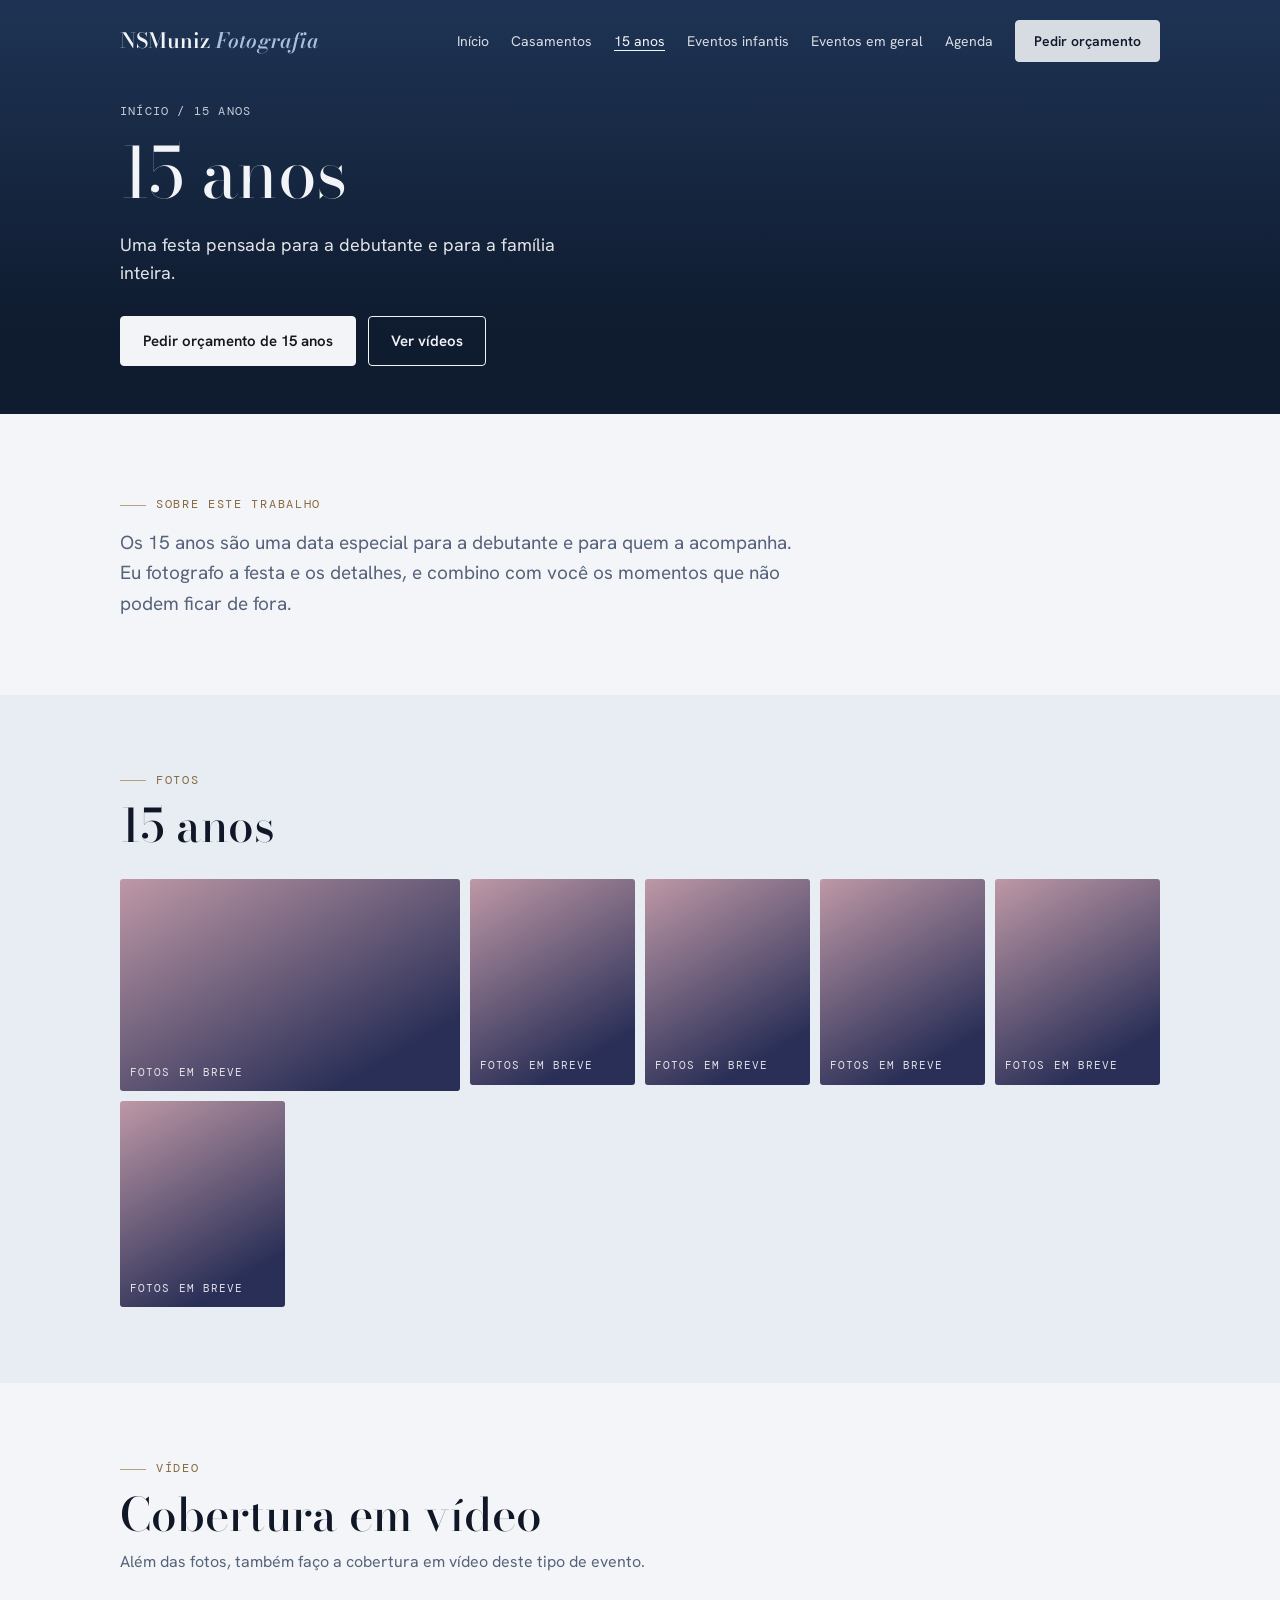
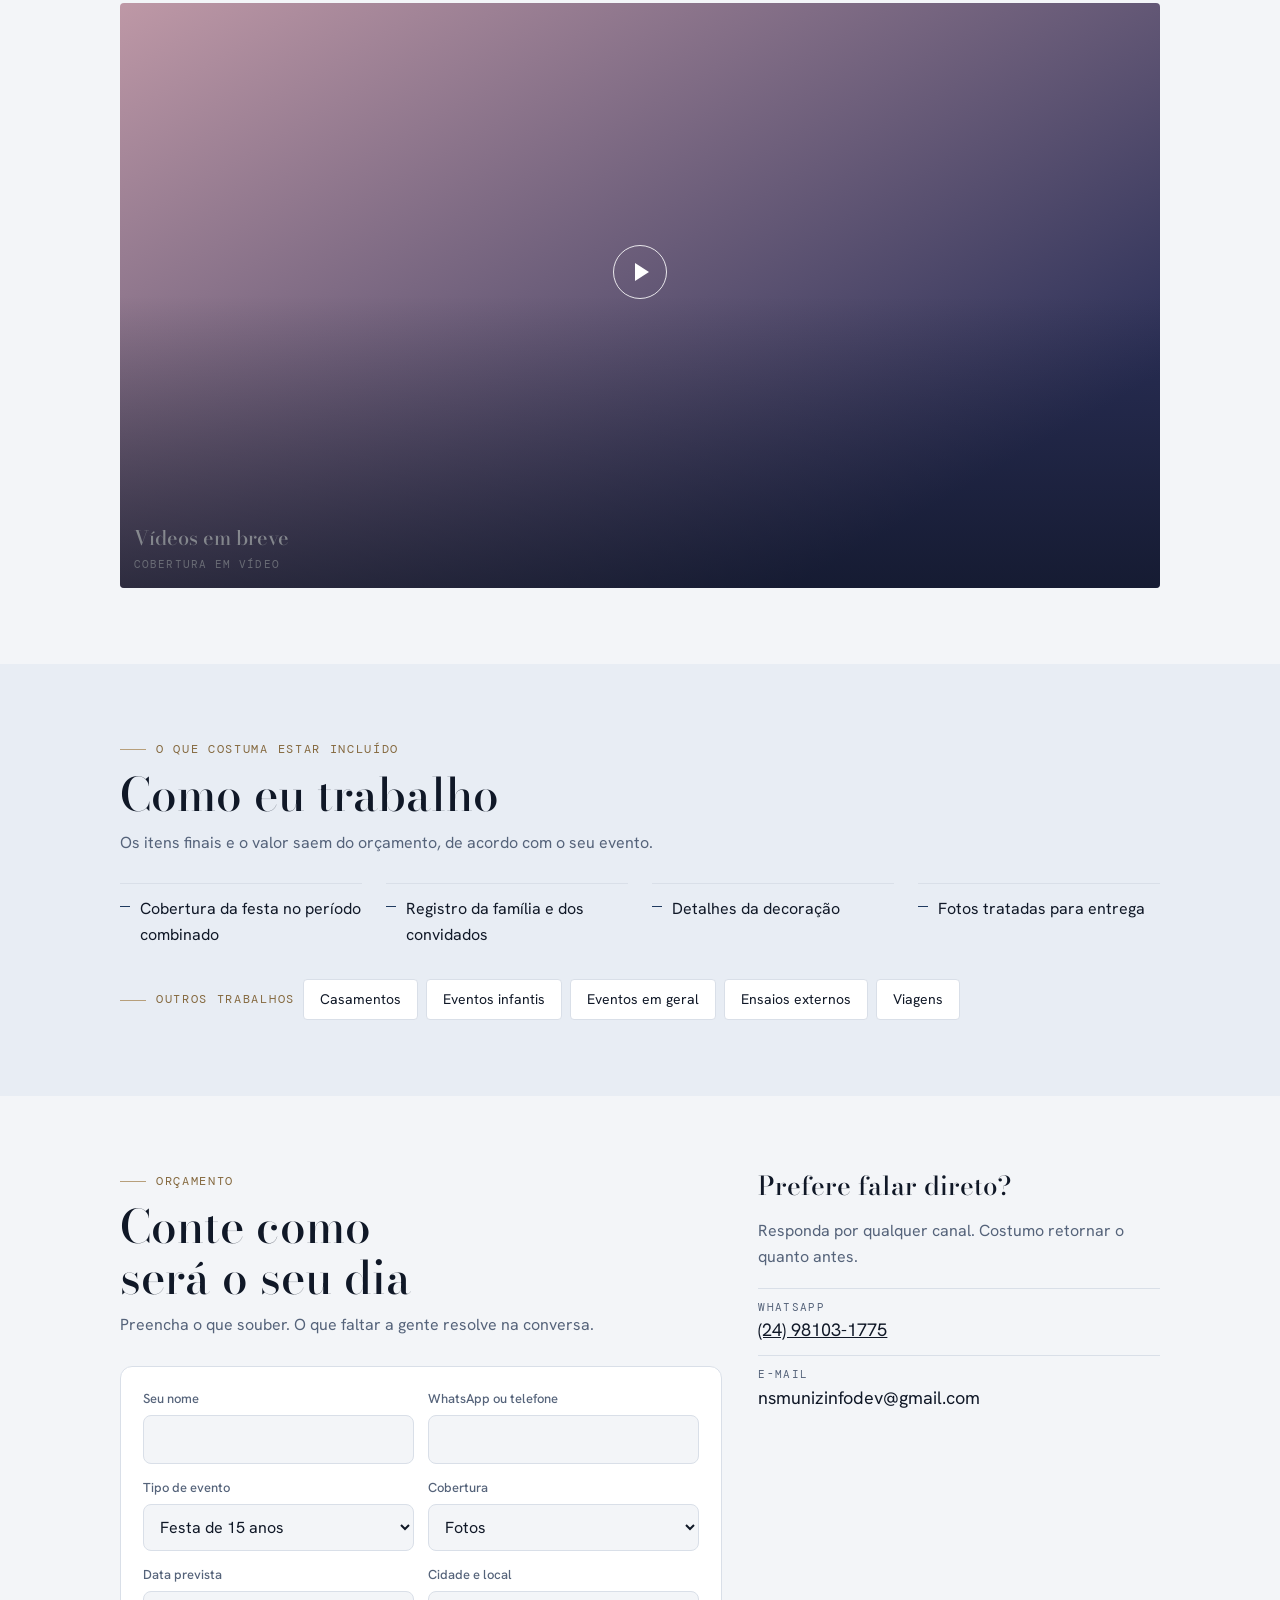
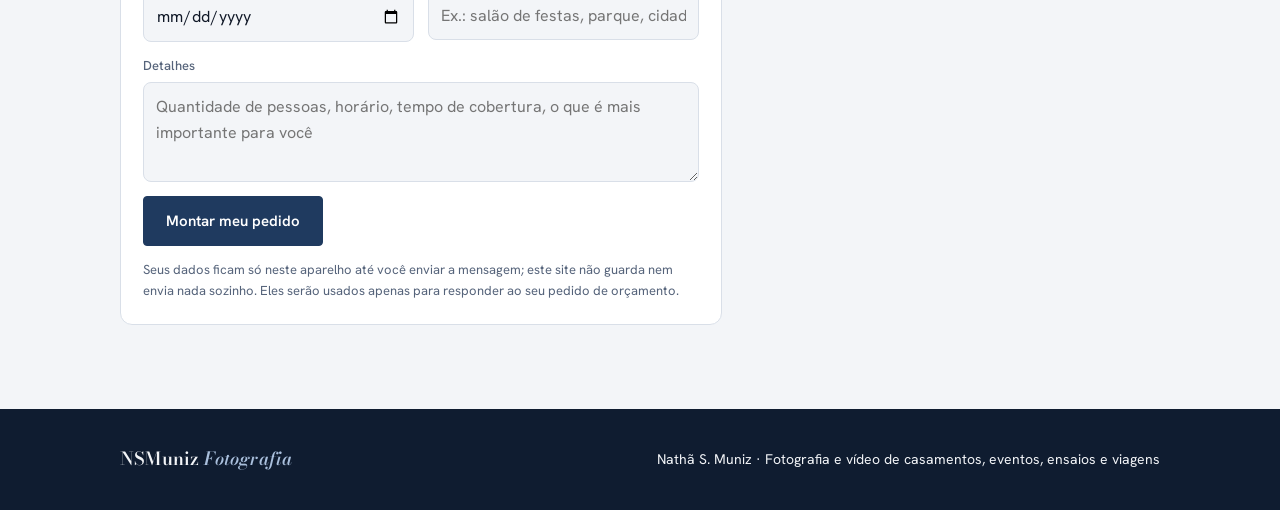
==== commit a68f1864: "Add files via upload atualizado imagem de fundo na tela inicial, alterado exibição do telefone whats" ====
--- a/15-anos.html
+++ b/15-anos.html
@@ -2,7 +2,7 @@
   <div class="in">
     <nav class="nav" aria-label="Principal">
       <a class="logo" href="index.html">NSMuniz <span>Fotografia</span></a>
-      <div class="links"><a class="opt" href="casamentos.html">Casamentos</a><a class="opt cur" href="15-anos.html">15 anos</a><a class="opt" href="infantil.html">Eventos infantis</a><a class="opt" href="eventos.html">Eventos em geral</a><a class="opt" href="index.html#datas">Agenda</a><a class="btn" href="index.html#orcamento" style="padding:9px 18px;font-size:14px">Pedir orçamento</a></div>
+      <div class="links"><a class="opt home" href="index.html">Início</a><a class="opt" href="casamentos.html">Casamentos</a><a class="opt cur" href="15-anos.html">15 anos</a><a class="opt" href="infantil.html">Eventos infantis</a><a class="opt" href="eventos.html">Eventos em geral</a><a class="opt" href="index.html#datas">Agenda</a><a class="btn" href="index.html#orcamento" style="padding:9px 18px;font-size:14px">Pedir orçamento</a></div>
     </nav>
     <div class="hero-body" id="topo" style="grid-template-columns:minmax(0,1fr)">
       <div>
@@ -55,4 +55,4 @@
   <aside class="contact" id="contact"><h3>Prefere falar direto?</h3><p>Responda por qualquer canal. Costumo retornar o quanto antes.</p><div class="ct" id="ct"></div></aside>
 </div></section>
 </main>
-<footer class="gut"><div class="in"><a class="logo" href="index.html">NSMuniz <span>Fotografia</span></a><span>Nathã S. Muniz · Fotografia e vídeo de ensaios, eventos e viagens · Os dados do formulário são usados só para responder ao seu pedido.</span></div></footer><script src="config.js"></script><script src="site.js"></script></body></html>+<footer class="gut"><div class="in"><a class="logo" href="index.html">NSMuniz <span>Fotografia</span></a><span>Nathã S. Muniz · Fotografia e vídeo de casamentos, eventos, ensaios e viagens</span></div></footer><script src="config.js"></script><script src="site.js"></script></body></html>
--- a/style.css
+++ b/style.css
@@ -184,6 +184,16 @@
 body{margin:0}
 .hero.small{padding-bottom:48px}
 .hero.small .hero-body{margin-top:40px}
+.links .opt.home{display:inline}
+.hero.home{position:relative;overflow:hidden;isolation:isolate;min-height:min(92vh,800px);display:flex}
+.hero.home>.in{position:relative;z-index:2;display:flex;flex-direction:column;width:100%}
+.hero.home .hero-body{grid-template-columns:minmax(0,1fr);margin-top:auto;padding-top:clamp(48px,12vh,120px);padding-bottom:12px}
+.hero.home .lead{max-width:50ch}
+.hero-bg{position:absolute;inset:0;z-index:0;background:#0F1C30}
+.hero-bg .sl{position:absolute;inset:0;background-size:cover;background-position:center;opacity:0;transform:scale(1.02);transition:opacity 1.8s ease,transform 10s linear}
+.hero-bg .sl.on{opacity:1;transform:scale(1.07)}
+.hero-bg::after{content:"";position:absolute;inset:0;background:linear-gradient(180deg,rgba(15,28,48,.6) 0%,rgba(15,28,48,.3) 38%,rgba(15,28,48,.88) 100%)}
+@media (prefers-reduced-motion:reduce){.hero-bg .sl{transition:none;transform:none}.hero-bg .sl.on{transform:none}}
 .nav .links a.cur{text-decoration:underline;text-underline-offset:4px;opacity:1}
 .niches{display:grid;grid-template-columns:repeat(auto-fit,minmax(280px,1fr));gap:14px}
 a.tile{text-decoration:none}
